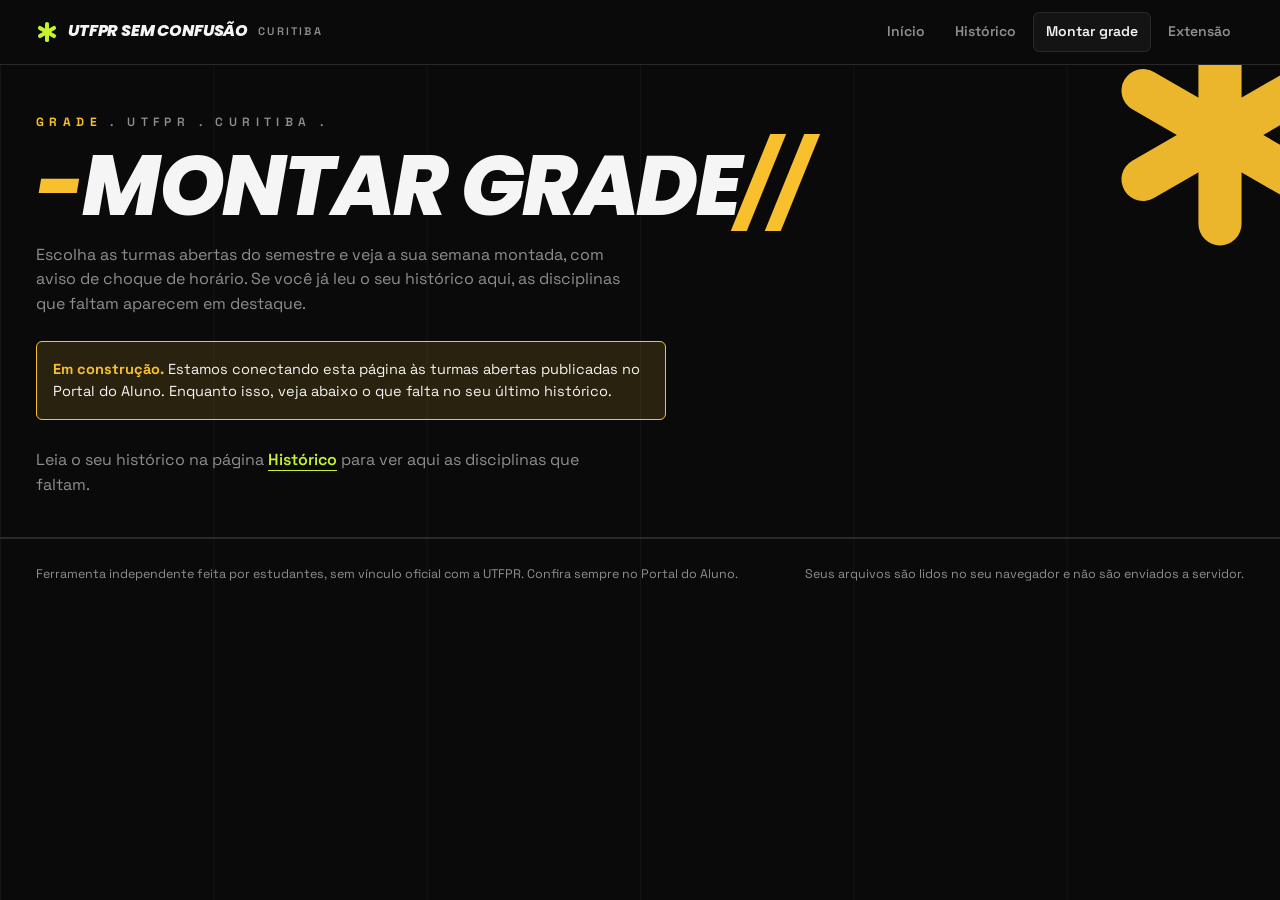
==== grade/index.html @ 0b358f50 "Add files via upload" ====
<!doctype html>
<html lang="pt-BR">
<head>
<meta charset="utf-8">
<meta name="viewport" content="width=device-width, initial-scale=1, viewport-fit=cover">
<title>Montar grade · UTFPR sem confusão</title>
<meta name="description" content="Monte a grade do semestre na UTFPR Curitiba com as turmas abertas, sem conflitos de horário.">
<meta name="theme-color" content="#0A0A0A">
<link rel="icon" href="data:image/svg+xml,%3Csvg xmlns='http://www.w3.org/2000/svg' viewBox='0 0 100 100'%3E%3Crect width='100' height='100' rx='18' fill='%230A0A0A'/%3E%3Cg fill='%23C9F22C'%3E%3Crect x='42' y='14' width='16' height='72' rx='8'/%3E%3Crect x='42' y='14' width='16' height='72' rx='8' transform='rotate(60 50 50)'/%3E%3Crect x='42' y='14' width='16' height='72' rx='8' transform='rotate(120 50 50)'/%3E%3C/g%3E%3C/svg%3E">
<link rel="preconnect" href="https://fonts.googleapis.com">
<link rel="preconnect" href="https://fonts.gstatic.com" crossorigin>
<link rel="stylesheet" href="https://fonts.googleapis.com/css2?family=Poppins:ital,wght@0,600;0,700;0,800;1,700;1,800&family=Space+Grotesk:wght@400;500;600;700&family=Space+Mono:wght@400;700&display=swap">
<link rel="stylesheet" href="/assets/site.css">
</head>
<body>
<nav class="topnav" aria-label="Site"><div class="wrap in">
  <a class="brand" href="/"><svg viewBox="0 0 100 100" aria-hidden="true"><g fill="currentColor"><rect x="41" y="4" width="18" height="92" rx="9"/><rect x="41" y="4" width="18" height="92" rx="9" transform="rotate(60 50 50)"/><rect x="41" y="4" width="18" height="92" rx="9" transform="rotate(120 50 50)"/></g></svg><span>UTFPR sem confusão</span><small>Curitiba</small></a>
  <div class="navlinks"><a href="/">Início</a><a href="/historico/">Histórico</a><a href="/grade/" aria-current="page">Montar grade</a><a href="/extensao/">Extensão</a></div>
</div></nav>
<style>
.g-hero{position:relative;overflow:hidden;border-bottom:1px solid var(--line)}
.g-hero .wrap{padding-block:48px 40px;position:relative}
.g-hero h1{font-family:var(--f-disp);font-style:italic;font-weight:800;text-transform:uppercase;font-size:clamp(36px,7vw,84px);letter-spacing:-.03em;line-height:.92;margin-top:16px}
.g-hero h1 .sl{color:var(--yellow)}
.g-hero .lead{color:var(--muted);max-width:60ch;margin-top:18px;font-size:16px}
.g-hero .asterisk{color:var(--yellow);right:-60px;top:-50px;width:240px;height:240px}
.soon{margin-top:24px;border:1px solid var(--yellow);background:var(--warn-bg);border-radius:6px;padding:16px;font-size:14.5px;max-width:70ch}
.soon b{color:var(--yellow)}
.mine{margin-top:28px}
.mine h2{font-family:var(--f-disp);font-weight:700;font-size:18px;margin-bottom:10px}
.mine ul{list-style:none;margin:0;padding:0;display:grid;grid-template-columns:repeat(auto-fill,minmax(min(100%,260px),1fr));gap:8px}
.mine li{border:1px dashed #4A4A4A;border-radius:6px;padding:10px 12px;font-size:14px}
.mine li span{display:block;font-family:var(--f-mono);font-size:11px;color:var(--muted)}
</style>
<header class="g-hero">
  <svg class="asterisk" viewBox="0 0 100 100" aria-hidden="true"><g fill="currentColor"><rect x="41" y="4" width="18" height="92" rx="9"/><rect x="41" y="4" width="18" height="92" rx="9" transform="rotate(60 50 50)"/><rect x="41" y="4" width="18" height="92" rx="9" transform="rotate(120 50 50)"/></g></svg>
  <div class="wrap">
    <p class="eyebrow"><b style="color:var(--yellow)">Grade</b> . UTFPR . Curitiba .</p>
    <h1><span class="sl">-</span>Montar grade<span class="sl">//</span></h1>
    <p class="lead">Escolha as turmas abertas do semestre e veja a sua semana montada, com aviso de choque de horário. Se você já leu o seu histórico aqui, as disciplinas que faltam aparecem em destaque.</p>
    <div class="soon"><b>Em construção.</b> Estamos conectando esta página às turmas abertas publicadas no Portal do Aluno. Enquanto isso, veja abaixo o que falta no seu último histórico.</div>
    <div class="mine" id="mine"></div>
  </div>
</header>
<script>
(function(){let h=null;try{h=JSON.parse(localStorage.getItem('sc-historico')||'null');}catch(e){}
const el=document.getElementById('mine');
if(!h){el.innerHTML='<p class="lead" style="margin-top:0">Leia o seu histórico na página <a class="lnk" href="/historico/">Histórico</a> para ver aqui as disciplinas que faltam.</p>';return;}
const esc=s=>String(s==null?'':s).replace(/[&<>"]/g,c=>({'&':'&amp;','<':'&lt;','>':'&gt;','"':'&quot;'}[c]));
const p=(h.pend||[]);
el.innerHTML=`<h2>Obrigatórias que faltam no seu histórico (${p.length})</h2><ul>${p.map(x=>`<li><span>${esc(x.c)}${x.p?' · '+x.p+'º período':''}${x.st==='cur'?' · cursando':''}</span>${esc(x.n)}</li>`).join('')}</ul>`;})();
</script>
<footer class="sitefoot"><div class="wrap"><span>Ferramenta independente feita por estudantes, sem vínculo oficial com a UTFPR. Confira sempre no Portal do Aluno.</span><span>Seus arquivos são lidos no seu navegador e não são enviados a servidor.</span></div></footer>
</body>
</html>
---- assets/site.css ----
html{-webkit-text-size-adjust:100%}body{margin:0}img{max-width:100%}[hidden]{display:none!important}:root{padding-top:env(safe-area-inset-top,0px);padding-bottom:env(safe-area-inset-bottom,0px)}

/* Layout: palco escuro com grade de linhas; hero editorial (título itálico caixa-alta, asterisco, selo giratório), faixa inclinada com números, abas em pílula e visões abaixo */
:root{
  --bg:#0A0A0A; --surface:#141414; --sunk:#1D1D1D; --ink:#F5F5F5; --muted:#8E8E8E; --line:#292929; --grid:rgba(255,255,255,.045);
  --lime:#C9F22C; --yellow:#F8C02D; --pink:#F332BA; --blue:#323AED; --blue-2:#7A80FF; --on:#0A0A0A;
  --band:#0A0A0A; --band-fg:#F5F5F5; --band-muted:#8E8E8E;
  --accent:#C9F22C; --accent-ink:#C9F22C; --accent-soft:rgba(201,242,44,.14);
  --ok:#C9F22C; --ok-bg:rgba(201,242,44,.10); --info:#8E93FF; --info-bg:rgba(50,58,237,.22);
  --warn:#F8C02D; --warn-bg:rgba(248,192,45,.13); --bad:#F55BC6; --bad-bg:rgba(243,50,186,.14);
  --off:#7A7A7A; --off-bg:#1D1D1D; --shadow:0 18px 40px rgba(0,0,0,.55);
  --f-disp:'Poppins',system-ui,sans-serif;
  --f-ui:'Space Grotesk',system-ui,-apple-system,'Segoe UI',sans-serif;
  --f-mono:'Space Mono',ui-monospace,Menlo,monospace;
  color-scheme:dark;
}
*{box-sizing:border-box}
[hidden]{display:none!important}
body{background-color:var(--bg);background-image:linear-gradient(90deg,var(--grid) 1px,transparent 1px);background-size:calc(100% / 6) 100%;color:var(--ink);font-family:var(--f-ui);font-size:15px;line-height:1.55;-webkit-font-smoothing:antialiased}
body::before{content:"";position:fixed;inset:0 0 auto;height:env(safe-area-inset-top,0px);z-index:30;background:var(--bg)}
.wrap{max-width:1240px;margin:0 auto;padding-left:max(16px,env(safe-area-inset-left,0px));padding-right:max(16px,env(safe-area-inset-right,0px))}
h1,h2,h3{margin:0;text-wrap:balance;line-height:1.1}
p{margin:0}
button{font:inherit;color:inherit}
.num{font-variant-numeric:tabular-nums}
:focus-visible{outline:2px solid var(--lime);outline-offset:2px;border-radius:4px}
svg.ic{width:14px;height:14px;flex:none}
::selection{background:var(--lime);color:var(--on)}

/* hero */
.band{position:relative;overflow:hidden;border-bottom:1px solid var(--line)}
.band-in{position:relative;display:grid;grid-template-columns:minmax(0,1fr) auto;gap:28px 40px;align-items:end;padding-block:44px 40px}
.hero-txt{min-width:0;position:relative;z-index:1}
.eyebrow{font-family:var(--f-ui);font-size:12px;letter-spacing:.45em;text-transform:uppercase;color:var(--muted);font-weight:600}
.eyebrow b{color:var(--lime);font-weight:700}
.band h1{font-family:var(--f-disp);font-style:italic;font-weight:800;text-transform:uppercase;font-size:clamp(34px,7.2vw,88px);letter-spacing:-.025em;line-height:.95;margin-top:18px}
.band h1 .sl{color:var(--lime)}
.band .who{font-family:var(--f-disp);font-weight:600;font-size:clamp(20px,2.6vw,30px);margin-top:18px;display:flex;flex-wrap:wrap;align-items:baseline;gap:4px 12px}
.band .who .ast{color:var(--lime);font-weight:800}
.band .sub{color:var(--muted);margin-top:8px;font-size:14px}
.asterisk{position:absolute;right:-60px;top:-50px;width:260px;height:260px;color:var(--blue);opacity:.95;animation:spin 28s linear infinite;pointer-events:none}
.badge{position:relative;width:150px;height:150px;flex:none;z-index:1}
.badge svg.ring{width:100%;height:100%;animation:spin 18s linear infinite}
.badge text{font-family:var(--f-ui);font-size:11.5px;font-weight:600;letter-spacing:.32em;fill:var(--ink);text-transform:uppercase}
.badge .core{position:absolute;inset:44px;border-radius:50%;background:var(--lime);display:grid;place-items:center;color:var(--on)}
.badge .core b{font-family:var(--f-disp);font-weight:800;font-size:22px;line-height:1}
.badge .core span{font-size:9.5px;font-weight:700;letter-spacing:.12em;text-transform:uppercase}
.badge .core div{text-align:center}
@keyframes spin{to{transform:rotate(360deg)}}

.stats{display:grid;grid-template-columns:repeat(4,minmax(0,1fr));border-top:1px solid var(--line);position:relative;z-index:1}
.stats div{padding:18px 18px 20px;border-left:1px solid var(--line)}
.stats div:first-child{border-left:0;padding-left:0}
.stats dt{font-size:11px;letter-spacing:.18em;text-transform:uppercase;color:var(--muted);font-weight:600}
.stats dd{margin:6px 0 0;font-family:var(--f-disp);font-weight:700;font-size:clamp(24px,3vw,36px);font-variant-numeric:tabular-nums;line-height:1}
.stats dd small{font-size:.45em;font-weight:600;color:var(--muted);margin-left:4px}
.stats dd.hl{color:var(--lime)}
.facts{margin:0}

/* faixas inclinadas */
.ribbons{position:relative;height:118px;overflow:hidden;margin-top:-6px}
.rib{position:absolute;left:-5%;width:110%;display:flex;overflow:hidden;white-space:nowrap;padding:12px 0}
.rib.a{background:var(--lime);color:var(--on);transform:rotate(-2.2deg);top:22px;z-index:2}
.rib.b{background:var(--blue);color:#fff;transform:rotate(1.6deg);top:40px;z-index:1}
.rib .track{display:flex;gap:0;animation:marq 40s linear infinite;flex:none}
.rib.b .track{animation-direction:reverse;animation-duration:55s}
.rib span{font-family:var(--f-disp);font-style:italic;font-weight:800;text-transform:uppercase;font-size:20px;letter-spacing:-.01em;padding:0 22px;display:inline-flex;align-items:center;gap:22px}
.rib span::after{content:"✱";font-style:normal}
@keyframes marq{to{transform:translateX(-50%)}}

/* abas */
.tabs{position:sticky;top:env(safe-area-inset-top,0px);z-index:20;background:rgba(10,10,10,.92);backdrop-filter:blur(8px);border-bottom:1px solid var(--line)}
.tabs-in{display:flex;gap:6px;overflow-x:auto;scrollbar-width:none;padding-block:10px}
.tabs a{display:flex;align-items:center;gap:8px;padding:9px 16px;color:var(--ink);text-decoration:none;font-weight:600;white-space:nowrap;border:1px solid var(--line);border-radius:6px;font-size:14px}
.tabs a:hover{border-color:var(--ink)}
.tabs a[aria-current="page"]{background:var(--lime);color:var(--on);border-color:var(--lime)}
.tabs .count{font-family:var(--f-mono);font-size:11px;background:var(--sunk);color:var(--muted);padding:1px 7px;border-radius:99px}
.tabs a[aria-current="page"] .count{background:rgba(10,10,10,.14);color:var(--on)}

main{padding-block:40px 64px}
.view-head{display:flex;flex-wrap:wrap;align-items:flex-end;justify-content:space-between;gap:16px 24px;margin-bottom:26px}
.view-head h2{font-family:var(--f-disp);font-style:italic;font-weight:800;text-transform:uppercase;font-size:clamp(26px,4vw,42px);letter-spacing:-.02em}
.view-head h2::before{content:"-";color:var(--lime)}
.view-head h2::after{content:"//";color:var(--lime);margin-left:4px}
.view-head p{color:var(--muted);max-width:62ch;margin-top:8px}

.card{background:var(--surface);border:1px solid var(--line);border-radius:6px;padding:22px}
.card h3{font-family:var(--f-disp);font-size:17px;font-weight:700}
.card .lede{color:var(--muted);font-size:14px;margin-top:4px}

/* resumo */
.resumo{display:grid;grid-template-columns:minmax(0,1.55fr) minmax(0,1fr);gap:20px;align-items:start}
.stack{display:flex;flex-direction:column;gap:20px;min-width:0}
.headline{display:flex;flex-wrap:wrap;align-items:baseline;gap:6px 12px;margin-top:14px}
.headline .big{font-family:var(--f-disp);font-size:52px;font-weight:800;letter-spacing:-.03em;font-variant-numeric:tabular-nums;line-height:1}
.headline .of{color:var(--muted)}
.headline .pct{margin-left:auto;font-family:var(--f-mono);font-weight:700;font-size:15px;background:var(--lime);color:var(--on);padding:3px 9px;border-radius:6px}
.bar{display:flex;height:10px;background:var(--sunk);border-radius:99px;overflow:hidden}
.bar.lg{height:16px;margin-top:14px}
.bar .d{background:var(--lime)}
.bar .c{background:repeating-linear-gradient(135deg,var(--yellow) 0 4px,rgba(248,192,45,.35) 4px 8px)}
.bar .w{background:repeating-linear-gradient(135deg,var(--blue-2) 0 4px,rgba(122,128,255,.3) 4px 8px)}
.comps{display:flex;flex-direction:column;gap:18px;margin-top:22px;padding-top:20px;border-top:1px solid var(--line)}
.comp-top{display:flex;justify-content:space-between;gap:12px;align-items:baseline;margin-bottom:8px}
.comp-top strong{font-weight:600}
.comp-top .v{font-family:var(--f-mono);font-size:12.5px;color:var(--muted);white-space:nowrap}
.comp-note{font-size:13px;color:var(--muted);margin-top:7px}
.comp-note b{color:var(--ink);font-weight:600}
.legend{display:flex;flex-wrap:wrap;gap:6px 16px;font-size:12.5px;color:var(--muted);margin-top:18px}
.legend span{display:inline-flex;align-items:center;gap:6px}
.sw{width:12px;height:12px;border-radius:3px;display:inline-block}
.sw.d{background:var(--lime)} .sw.c{background:repeating-linear-gradient(135deg,var(--yellow) 0 3px,rgba(248,192,45,.35) 3px 6px)} .sw.w{background:repeating-linear-gradient(135deg,var(--blue-2) 0 3px,rgba(122,128,255,.3) 3px 6px)} .sw.r{background:var(--sunk);border:1px solid var(--line)}
.scenario{margin-top:20px;border:1px solid var(--lime);border-radius:6px;padding:14px 16px;display:flex;gap:14px;align-items:center;background:var(--accent-soft)}
.scenario .k{font-family:var(--f-disp);font-style:italic;font-weight:800;font-size:28px;color:var(--lime);line-height:1;white-space:nowrap}
.scenario p{font-size:13.5px;color:var(--ink)}
.scenario p span{color:var(--muted)}

.todo h4{font-size:11.5px;letter-spacing:.18em;text-transform:uppercase;color:var(--muted);font-weight:600;margin:22px 0 8px}
.todo h4:first-of-type{margin-top:16px}
.todo ul{list-style:none;margin:0;padding:0;display:flex;flex-direction:column;gap:6px}
.pitem{display:grid;grid-template-columns:auto minmax(0,1fr) auto;gap:3px 12px;align-items:center;width:100%;text-align:left;background:var(--bg);border:1px solid var(--line);border-radius:6px;padding:11px 12px;cursor:pointer}
div.pitem{cursor:default}
button.pitem:hover{border-color:var(--lime)}
.pitem .nm{font-weight:600;min-width:0}
.pitem .mt{grid-column:2;font-size:13px;color:var(--muted)}
.pitem .rt{grid-row:1/span 2;grid-column:3;display:flex;flex-direction:column;align-items:flex-end;gap:5px;font-size:12px;color:var(--muted);font-family:var(--f-mono);text-align:right}
.pitem .mk{grid-row:1/span 2;display:grid;place-items:center;width:28px;height:28px;border-radius:6px}
.mk.cur{background:var(--yellow);color:var(--on)} .mk.pend{background:var(--sunk);color:var(--muted)} .mk.ext{background:var(--lime);color:var(--on)} .mk.exam{background:var(--pink);color:var(--on)} .mk.wait{background:var(--blue);color:#fff}

.alert{display:flex;flex-direction:column;gap:10px}
.alert .row{display:flex;gap:10px;align-items:flex-start}
.alert .tag{font-size:10.5px;font-weight:700;letter-spacing:.14em;text-transform:uppercase;padding:4px 8px;border-radius:4px;white-space:nowrap;color:var(--on)}
.tag.warn{background:var(--yellow)} .tag.ok{background:var(--lime)} .tag.bad{background:var(--pink)} .tag.off{background:#3A3A3A;color:var(--ink)} .tag.info{background:var(--blue);color:#fff}
.alert p{font-size:14px;color:var(--muted)} .alert p b{color:var(--ink);font-weight:600}
.meter{position:relative;margin:30px 0 26px}
.meter .track{height:12px;background:var(--sunk);border-radius:99px;position:relative;overflow:hidden}
.meter .fill{position:absolute;inset:0 auto 0 0;background:var(--yellow);border-radius:99px}
.meter .lim{position:absolute;top:-22px;bottom:-4px;width:2px;background:var(--pink)}
.meter .lim span{position:absolute;top:0;left:6px;font-size:11px;font-weight:700;color:var(--pink);white-space:nowrap}
.meter .proj{position:absolute;top:-4px;bottom:-4px;width:2px;background:var(--lime)}
.meter .proj span{position:absolute;bottom:-20px;left:50%;transform:translateX(-50%);font-size:11px;font-weight:700;color:var(--lime);white-space:nowrap}
.meter .cur{position:absolute;top:-22px;font-family:var(--f-mono);font-size:12px;font-weight:700;transform:translateX(-50%)}
.ticks{display:flex;justify-content:space-between;font-family:var(--f-mono);font-size:11px;color:var(--muted);margin-top:4px}
.mini-list{list-style:none;margin:4px 0 0;padding:0;display:flex;flex-direction:column;gap:2px}
.mini-list button{display:flex;justify-content:space-between;gap:10px;width:100%;background:none;border:0;padding:8px 0;border-bottom:1px dashed var(--line);cursor:pointer;text-align:left;font-size:14px}
.mini-list button:hover .n{color:var(--lime)}
.dots{display:inline-flex;gap:3px;align-items:center}
.dots i{width:7px;height:7px;border-radius:50%;background:var(--pink);display:block}
.lnk{color:var(--lime);font-weight:600;text-decoration:none;border-bottom:1px solid var(--lime)}
details.more{margin-top:4px}
details.more summary{cursor:pointer;font-weight:600;font-size:14px;color:var(--ink)}
.tbl-wrap{overflow-x:auto;margin-top:12px}
table.chs{border-collapse:collapse;font-size:12.5px;width:100%;min-width:520px}
table.chs th,table.chs td{padding:6px 8px;text-align:right;border-bottom:1px solid var(--line);font-variant-numeric:tabular-nums;white-space:nowrap}
table.chs th{font-weight:600;color:var(--muted);font-size:11px}
table.chs td:first-child,table.chs th:first-child{text-align:left}
table.chs .neg{color:var(--pink)}

/* matriz */
.mlegend{display:flex;flex-wrap:wrap;gap:8px 18px;font-size:13px;color:var(--muted)}
.mlegend span{display:inline-flex;align-items:center;gap:7px}
.matrix{display:grid;grid-template-columns:repeat(8,minmax(0,1fr));gap:10px}
.mcol{display:flex;flex-direction:column;gap:8px;min-width:0}
.mcol header{display:flex;justify-content:space-between;align-items:baseline;padding:0 2px 8px;border-bottom:2px solid var(--lime)}
.mcol h3{font-family:var(--f-disp);font-style:italic;font-weight:800;text-transform:uppercase;font-size:15px}
.mcol header span{font-family:var(--f-mono);font-size:12px;color:var(--muted)}
.mlist{display:flex;flex-direction:column;gap:8px}
.tile{position:relative;display:flex;flex-direction:column;gap:6px;text-align:left;width:100%;min-height:120px;padding:11px 10px 10px;border-radius:6px;border:1px solid var(--line);background:var(--surface);cursor:pointer;transition:transform .14s ease,border-color .14s ease}
.tile:hover{transform:translateY(-2px);border-color:var(--ink)}
.tile .tcode{font-family:var(--f-mono);font-size:10.5px;color:var(--muted)}
.tile .tname{font-weight:600;font-size:13.5px;line-height:1.25;flex:1;overflow-wrap:anywhere}
.tile .tmeta{display:flex;justify-content:space-between;gap:6px;align-items:center;font-size:11.5px;color:var(--muted)}
.tile .tstat{display:inline-flex;align-items:center;gap:4px;font-weight:600;min-width:0}
.tile .tch{font-family:var(--f-mono);white-space:nowrap}
.tile .dots{position:absolute;top:11px;right:10px}
.tile.done{background:var(--ok-bg);border-color:rgba(201,242,44,.25)}
.tile.done .tstat{color:var(--lime)}
.tile.cur{background:repeating-linear-gradient(135deg,rgba(248,192,45,.16) 0 7px,var(--surface) 7px 14px);border-color:var(--yellow)}
.tile.cur .tstat{color:var(--yellow)}
.tile.pend{background:transparent;border:1.5px dashed #4A4A4A}
.tile.pend .tstat{color:var(--ink)}
.tile.fail{background:transparent;border:1.5px dashed var(--pink)}
.tile.fail .tstat{color:var(--bad)}
.tile.wait{background:var(--info-bg);border:1.5px dashed var(--blue-2)}
.tile.wait .tstat{color:var(--info)}
.tile.exam{background:transparent;border:1.5px dashed var(--pink)}
.tile.exam .tstat{color:var(--bad)}
.optgrid{display:grid;grid-template-columns:minmax(0,1fr) minmax(0,2fr);gap:20px;margin-top:20px}
.optgroup .gh{display:flex;justify-content:space-between;gap:12px;align-items:baseline;border-bottom:2px solid var(--lime);padding:0 2px 8px;margin-bottom:10px}
.optgroup .gh h3{font-family:var(--f-disp);font-style:italic;font-weight:800;text-transform:uppercase;font-size:15px}
.optgroup .gh span{font-family:var(--f-mono);font-size:12px;color:var(--muted);white-space:nowrap}
.optgroup .tiles{display:grid;grid-template-columns:repeat(auto-fill,minmax(150px,1fr));gap:8px}
.optgroup p.note{font-size:13px;color:var(--muted);margin-top:10px}
.sec-title{font-family:var(--f-disp);font-style:italic;font-weight:800;text-transform:uppercase;font-size:26px;margin:52px 0 6px}
.sec-title::after{content:"//";color:var(--lime);margin-left:4px}

/* histórico */
.filters{display:flex;flex-wrap:wrap;gap:10px;align-items:center;margin-bottom:14px}
.search{flex:1 1 280px;position:relative}
.search input{width:100%;padding:12px 12px 12px 40px;border-radius:6px;border:1px solid var(--line);background:var(--surface);font:inherit;color:var(--ink)}
.search input:focus{border-color:var(--lime);outline:none}
.search svg{position:absolute;left:13px;top:50%;transform:translateY(-50%);width:16px;height:16px;color:var(--muted)}
select{padding:11px 12px;border-radius:6px;border:1px solid var(--line);background:var(--surface);font:inherit;color:var(--ink)}
.chips{display:flex;flex-wrap:wrap;gap:6px}
.fchip{display:inline-flex;align-items:center;gap:6px;padding:8px 12px;border-radius:99px;border:1px solid var(--line);background:var(--surface);font-size:13px;font-weight:600;cursor:pointer;color:var(--ink)}
.fchip:hover{border-color:var(--ink)}
.fchip[aria-pressed="true"]{background:var(--ink);color:var(--on);border-color:var(--ink)}
.fchip .dot{width:8px;height:8px;border-radius:50%}
.resultline{font-size:13px;color:var(--muted);margin-bottom:8px;display:flex;justify-content:space-between;gap:12px;flex-wrap:wrap}
.resultline button{background:none;border:0;color:var(--lime);font-weight:600;cursor:pointer;padding:0}
.hist-wrap{background:var(--surface);border:1px solid var(--line);border-radius:6px;overflow:hidden}
table.hist{border-collapse:collapse;width:100%;font-size:14px}
table.hist th{text-align:left;font-size:10.5px;letter-spacing:.16em;text-transform:uppercase;color:var(--muted);font-weight:600;padding:12px;background:var(--sunk)}
table.hist td{padding:11px 12px;border-top:1px solid var(--line);vertical-align:top}
table.hist td.r{text-align:right;font-family:var(--f-mono);font-variant-numeric:tabular-nums;white-space:nowrap;font-size:13px}
table.hist th.r{text-align:right}
table.hist tr:hover td{background:#191919}
.mono{font-family:var(--f-mono);font-variant-numeric:tabular-nums}
.link{background:none;border:0;padding:0;cursor:pointer;text-align:left;font-weight:600;color:var(--ink)}
.link:hover{color:var(--lime)}
.sub2{display:block;font-size:12px;color:var(--muted);margin-top:2px}
.sub2 .mono{font-size:11px}
.chip{display:inline-flex;align-items:center;gap:5px;font-size:12px;font-weight:600;padding:3px 8px;border-radius:4px;white-space:nowrap}
.chip.ok{background:var(--ok-bg);color:var(--ok)} .chip.info{background:var(--info-bg);color:var(--info)} .chip.bad{background:var(--bad-bg);color:var(--bad)} .chip.off{background:var(--off-bg);color:var(--muted)} .chip.warn{background:var(--warn-bg);color:var(--warn)}
.why{display:block;font-size:12px;color:var(--muted);margin-top:3px}
.empty{padding:40px 16px;text-align:center;color:var(--muted)}
@media (max-width:760px){
  table.hist thead{display:none}
  table.hist tr{display:grid;grid-template-columns:minmax(0,1fr) auto;gap:4px 12px;padding:12px;border-top:1px solid var(--line)}
  table.hist td{border:0;padding:0}
  table.hist td.c-sem{grid-column:2;grid-row:1;text-align:right}
  table.hist td.c-dis{grid-column:1;grid-row:1}
  table.hist td.c-st{grid-column:1/-1}
  table.hist td.c-num{display:none}
  table.hist td.c-prof{grid-column:1/-1;font-size:12.5px;color:var(--muted)}
  table.hist td.c-prof:empty{display:none}
  table.hist .m-nums{display:block}
}
.m-nums{display:none;font-family:var(--f-mono);font-size:11.5px;color:var(--muted);margin-top:4px}

/* semestres */
.tl{display:flex;flex-direction:column}
.srow{display:grid;grid-template-columns:130px minmax(0,1fr);gap:8px 24px;padding:24px 0;border-top:1px solid var(--line)}
.srow:first-child{border-top:0}
.slabel .y{font-family:var(--f-disp);font-style:italic;font-weight:800;font-size:26px;letter-spacing:-.02em;line-height:1}
.slabel .t{font-size:12.5px;color:var(--muted);margin-top:6px}
.sbar{display:flex;gap:2px;height:32px;border-radius:4px;overflow:hidden}
.sbar button{border:0;padding:0 6px;min-width:6px;cursor:pointer;font-family:var(--f-mono);font-size:10.5px;font-weight:700;overflow:hidden;white-space:nowrap;text-overflow:ellipsis;text-align:left}
.sbar button:hover{filter:brightness(1.12)}
.s-aprovada,.s-suficiencia{background:var(--lime);color:var(--on)}
.s-aproveitada{background:var(--blue);color:#fff}
.s-reprovada{background:var(--pink);color:var(--on)}
.s-cancelada{background:#2A2A2A;color:var(--muted)}
.s-cursando{background:repeating-linear-gradient(135deg,var(--yellow) 0 5px,#C99A1F 5px 10px);color:var(--on)}
.ssum{font-size:13px;color:var(--muted);margin-top:9px;display:flex;flex-wrap:wrap;gap:4px 14px}
.ssum b{color:var(--ink);font-weight:600}
.slist{display:flex;flex-wrap:wrap;gap:6px;margin-top:10px}
.slist button{display:inline-flex;align-items:center;gap:6px;font-size:12.5px;padding:5px 10px;border-radius:99px;border:1px solid var(--line);background:var(--surface);cursor:pointer}
.slist button:hover{border-color:var(--ink)}
.slist .dot{width:8px;height:8px;border-radius:50%;flex:none}
.d-aprovada,.d-suficiencia{background:var(--lime)} .d-aproveitada{background:var(--blue-2)} .d-reprovada{background:var(--pink)} .d-cancelada{background:#5A5A5A} .d-cursando{background:var(--yellow)}
.event{display:flex;gap:10px;align-items:flex-start;margin-top:12px;padding:11px 13px;border-radius:6px;font-size:13px;border:1px solid}
.event.block{background:var(--bad-bg);border-color:rgba(243,50,186,.35)} .event.info{background:var(--info-bg);border-color:rgba(122,128,255,.35)}
.event b{font-weight:700}
.event.block b{color:var(--bad)} .event.info b{color:var(--info)}
.slegend{display:flex;flex-wrap:wrap;gap:6px 16px;font-size:13px;color:var(--muted)}
.slegend span{display:inline-flex;gap:6px;align-items:center}

/* painel */
.scrim{position:fixed;inset:0;background:rgba(0,0,0,.65);z-index:40}
.drawer{position:fixed;top:0;right:0;bottom:0;width:min(470px,100%);background:var(--surface);border-left:2px solid var(--lime);z-index:41;box-shadow:var(--shadow);display:flex;flex-direction:column;padding-top:env(safe-area-inset-top,0px);padding-bottom:env(safe-area-inset-bottom,0px);padding-right:env(safe-area-inset-right,0px);animation:slide .2s ease-out}
@keyframes slide{from{transform:translateX(28px);opacity:.5}to{transform:none;opacity:1}}
.dh{padding:20px 20px 18px;border-bottom:1px solid var(--line);display:flex;gap:12px;align-items:flex-start}
.dh .t{flex:1;min-width:0}
.dh .code{font-family:var(--f-mono);font-size:12px;color:var(--lime)}
.dh h2{font-family:var(--f-disp);font-style:italic;text-transform:uppercase;font-size:24px;font-weight:800;margin-top:6px;letter-spacing:-.015em}
.dh .kind{font-size:13px;color:var(--muted);margin-top:6px}
.xbtn{width:38px;height:38px;border-radius:6px;border:1px solid var(--line);background:var(--bg);cursor:pointer;display:grid;place-items:center;flex:none}
.xbtn:hover{border-color:var(--lime);color:var(--lime)}
.db{overflow-y:auto;padding:20px 20px 30px;display:flex;flex-direction:column;gap:24px}
.dfacts{display:grid;grid-template-columns:repeat(3,minmax(0,1fr));gap:1px;background:var(--line);border:1px solid var(--line);border-radius:6px;overflow:hidden;margin:0}
.dfacts div{background:var(--bg);padding:11px 12px}
.dfacts dt{font-size:10.5px;color:var(--muted);text-transform:uppercase;letter-spacing:.14em;font-weight:600}
.dfacts dd{margin:4px 0 0;font-weight:700;font-variant-numeric:tabular-nums}
.dsec h3{font-size:11px;letter-spacing:.18em;text-transform:uppercase;color:var(--muted);font-weight:600;margin-bottom:12px}
.attempts{list-style:none;margin:0;padding:0;position:relative}
.attempts li{position:relative;padding:0 0 18px 22px}
.attempts li::before{content:"";position:absolute;left:5px;top:8px;bottom:-4px;width:2px;background:var(--line)}
.attempts li:last-child::before{display:none}
.attempts .node{position:absolute;left:0;top:4px;width:12px;height:12px;border-radius:50%;border:2px solid var(--surface)}
.attempts .h{display:flex;flex-wrap:wrap;gap:6px 10px;align-items:center}
.attempts .sem{font-family:var(--f-mono);font-weight:700}
.attempts .d{font-size:13px;color:var(--muted);margin-top:4px}
.attempts .d .mono{font-size:12.5px;color:var(--ink)}
.rel{list-style:none;margin:0;padding:0;display:flex;flex-direction:column;gap:6px}
.rel button{width:100%;text-align:left;border:1px solid var(--line);background:var(--bg);border-radius:6px;padding:10px 12px;cursor:pointer}
.rel button:hover{border-color:var(--lime)}
.rel .r1{font-weight:600}
.rel .r2{font-size:12.5px;color:var(--muted)}
.dnote{font-size:13.5px;color:var(--muted);background:var(--bg);border:1px solid var(--line);border-radius:6px;padding:11px 13px}
.dnote b{color:var(--ink)}

footer{border-top:1px solid var(--line);padding-block:22px 34px;color:var(--muted);font-size:12.5px}
footer .wrap{display:flex;flex-wrap:wrap;gap:6px 24px;justify-content:space-between}

@media (max-width:1100px){.matrix{grid-template-columns:repeat(4,minmax(0,1fr));row-gap:30px}}
@media (max-width:900px){
  .resumo{grid-template-columns:minmax(0,1fr)}
  .optgrid{grid-template-columns:minmax(0,1fr)}
  .band-in{grid-template-columns:minmax(0,1fr)}
  .badge{position:absolute;right:0;top:36px;width:112px;height:112px}
  .badge .core{inset:33px}
  .badge .core b{font-size:17px}
  .badge text{font-size:13px}
  .stats{grid-template-columns:repeat(2,minmax(0,1fr))}
  .stats div:nth-child(3){border-left:0;padding-left:0}
  .stats div:nth-child(n+3){border-top:1px solid var(--line)}
  .asterisk{width:180px;height:180px;right:-50px;top:auto;bottom:40px;opacity:.5}
}
@media (max-width:620px){
  .matrix{grid-template-columns:repeat(2,minmax(0,1fr))}
  .srow{grid-template-columns:minmax(0,1fr)}
  .slabel{display:flex;gap:12px;align-items:baseline}
  .headline .big{font-size:40px}
  .dfacts dd{font-size:14px}
  .dfacts div{padding:9px 10px}
  .card{padding:16px}
  .badge,.asterisk{display:none}
  .rib span{font-size:16px}
  .ribbons{height:100px}
}
@media (prefers-reduced-motion:reduce){*{animation:none!important;transition:none!important}}

/* tela de envio */
.up-hero{padding-block:56px 30px;position:relative}
.up-hero h1{font-family:var(--f-disp);font-style:italic;font-weight:800;text-transform:uppercase;font-size:clamp(38px,8vw,104px);letter-spacing:-.03em;line-height:.92;margin-top:18px;max-width:14ch}
.up-hero h1 .sl{color:var(--lime)}
.up-hero .lead{font-size:clamp(16px,1.6vw,19px);color:var(--muted);max-width:56ch;margin-top:22px}
.up-hero .lead b{color:var(--ink);font-weight:600}
.drop{margin-top:34px;border:2px dashed #3A3A3A;border-radius:6px;padding:44px 24px;display:flex;flex-direction:column;align-items:center;gap:14px;text-align:center;background:rgba(20,20,20,.7);transition:border-color .15s,background .15s}
.drop.over{border-color:var(--lime);background:var(--accent-soft)}
.drop .big{font-family:var(--f-disp);font-weight:700;font-size:22px}
.drop .small{color:var(--muted);font-size:14px}
.btn{display:inline-flex;align-items:center;gap:10px;font-family:var(--f-ui);font-weight:700;font-size:15px;padding:13px 22px;border-radius:6px;border:1px solid transparent;cursor:pointer;text-decoration:none}
.btn.primary{background:var(--lime);color:var(--on)}
.btn.primary:hover{filter:brightness(1.08)}
.btn.ghost{background:transparent;color:var(--ink);border-color:var(--line)}
.btn.ghost:hover{border-color:var(--ink)}
.btn.sm{padding:8px 14px;font-size:13px}
.drop-actions{display:flex;flex-wrap:wrap;gap:10px;justify-content:center}
.privacy{display:flex;gap:10px;align-items:flex-start;margin-top:18px;color:var(--muted);font-size:13.5px;max-width:70ch}
.privacy svg{flex:none;color:var(--lime);margin-top:2px}
.status-box{margin-top:16px;padding:12px 14px;border-radius:6px;font-size:14px;display:flex;gap:10px;align-items:flex-start}
.status-box.err{background:var(--bad-bg);border:1px solid rgba(243,50,186,.4)}
.status-box.err b{color:var(--bad)}
.status-box.load{background:var(--accent-soft);border:1px solid rgba(201,242,44,.35)}
.spin{width:16px;height:16px;border-radius:50%;border:2px solid var(--lime);border-right-color:transparent;animation:spin .8s linear infinite;flex:none;margin-top:2px}
.how{display:grid;grid-template-columns:repeat(3,minmax(0,1fr));gap:12px;margin-top:44px}
.how li{list-style:none;background:var(--surface);border:1px solid var(--line);border-radius:6px;padding:18px}
.how ol{display:contents}
.how .n{font-family:var(--f-disp);font-style:italic;font-weight:800;font-size:30px;color:var(--lime);line-height:1}
.how h3{font-family:var(--f-disp);font-weight:700;font-size:16px;margin-top:10px}
.how p{color:var(--muted);font-size:14px;margin-top:6px}
.how-title{font-family:var(--f-disp);font-style:italic;font-weight:800;text-transform:uppercase;font-size:22px;margin-top:56px}
.how-title::after{content:"//";color:var(--lime);margin-left:4px}
.disclaimer{color:var(--muted);font-size:12.5px;margin-top:28px}
.ex-banner{background:var(--yellow);color:var(--on);font-weight:600;font-size:13.5px}
.ex-banner .wrap{display:flex;gap:12px;justify-content:space-between;align-items:center;padding-block:9px;flex-wrap:wrap}
.ex-banner button{background:var(--on);color:var(--yellow);border:0;border-radius:4px;padding:6px 12px;font-weight:700;cursor:pointer}
.tabs-in .grow{flex:1}
.tabs-in .btn{white-space:nowrap}

/* marcação manual */
.seg{display:inline-flex;border:1px solid var(--line);border-radius:6px;overflow:hidden;flex-wrap:wrap}
.seg button{background:transparent;border:0;border-left:1px solid var(--line);padding:5px 9px;font-size:12px;font-weight:600;color:var(--muted);cursor:pointer;white-space:nowrap}
.seg button:first-child{border-left:0}
.seg button:hover{color:var(--ink)}
.seg button[aria-pressed="true"][data-v="pend"]{background:#2C2C2C;color:var(--ink)}
.seg button[aria-pressed="true"][data-v="exam"]{background:var(--pink);color:var(--on)}
.seg button[aria-pressed="true"][data-v="wait"]{background:var(--blue);color:#fff}
.pwrap{display:flex;flex-direction:column;gap:8px;background:var(--bg);border:1px solid var(--line);border-radius:6px;padding:11px 12px}
.pwrap .pitem{background:transparent;border:0;padding:0}
.pwrap .pitem:hover{border:0}
.pwrap .seg{align-self:flex-start;margin-left:40px}
.mark-block{display:flex;flex-direction:column;gap:8px}
.mark-block p{font-size:13px;color:var(--muted)}
@media (max-width:900px){.how{grid-template-columns:minmax(0,1fr)}}
@media (max-width:620px){.pwrap .seg{margin-left:0}.drop{padding:32px 16px}}
.matrix{grid-template-columns:repeat(var(--cols,8),minmax(0,1fr))}
@media (max-width:1100px){.matrix{grid-template-columns:repeat(4,minmax(0,1fr))}}
@media (max-width:620px){.matrix{grid-template-columns:repeat(2,minmax(0,1fr))}}

/* ===== navegação do site ===== */
.topnav{border-bottom:1px solid var(--line);background:var(--bg);position:relative;z-index:25}
.topnav .in{display:flex;align-items:center;gap:8px 20px;padding-block:12px;flex-wrap:wrap}
.brand{display:inline-flex;align-items:center;gap:10px;color:var(--ink);text-decoration:none;font-family:var(--f-disp);font-style:italic;font-weight:800;text-transform:uppercase;font-size:16px;letter-spacing:-.01em;white-space:nowrap}
.brand svg{width:22px;height:22px;color:var(--lime);flex:none}
.brand small{font-family:var(--f-ui);font-style:normal;font-weight:600;font-size:11px;letter-spacing:.2em;color:var(--muted)}
.navlinks{display:flex;gap:4px;margin-left:auto;overflow-x:auto;scrollbar-width:none;max-width:100%}
.navlinks a{color:var(--muted);text-decoration:none;font-weight:600;font-size:14px;padding:8px 12px;border-radius:6px;white-space:nowrap;border:1px solid transparent}
.navlinks a:hover{color:var(--ink)}
.navlinks a[aria-current="page"]{color:var(--ink);border-color:var(--line);background:var(--surface)}
.navlinks a .new{font-size:10px;letter-spacing:.12em;text-transform:uppercase;background:var(--lime);color:var(--on);padding:1px 6px;border-radius:4px;margin-left:6px;vertical-align:2px}
@media (max-width:620px){.navlinks{margin-left:0;width:100%}.brand small{display:none}}
.sitefoot{border-top:1px solid var(--line);padding-block:26px 40px;color:var(--muted);font-size:12.5px}
.sitefoot .wrap{display:flex;flex-wrap:wrap;gap:8px 24px;justify-content:space-between}
.sitefoot a{color:var(--ink)}
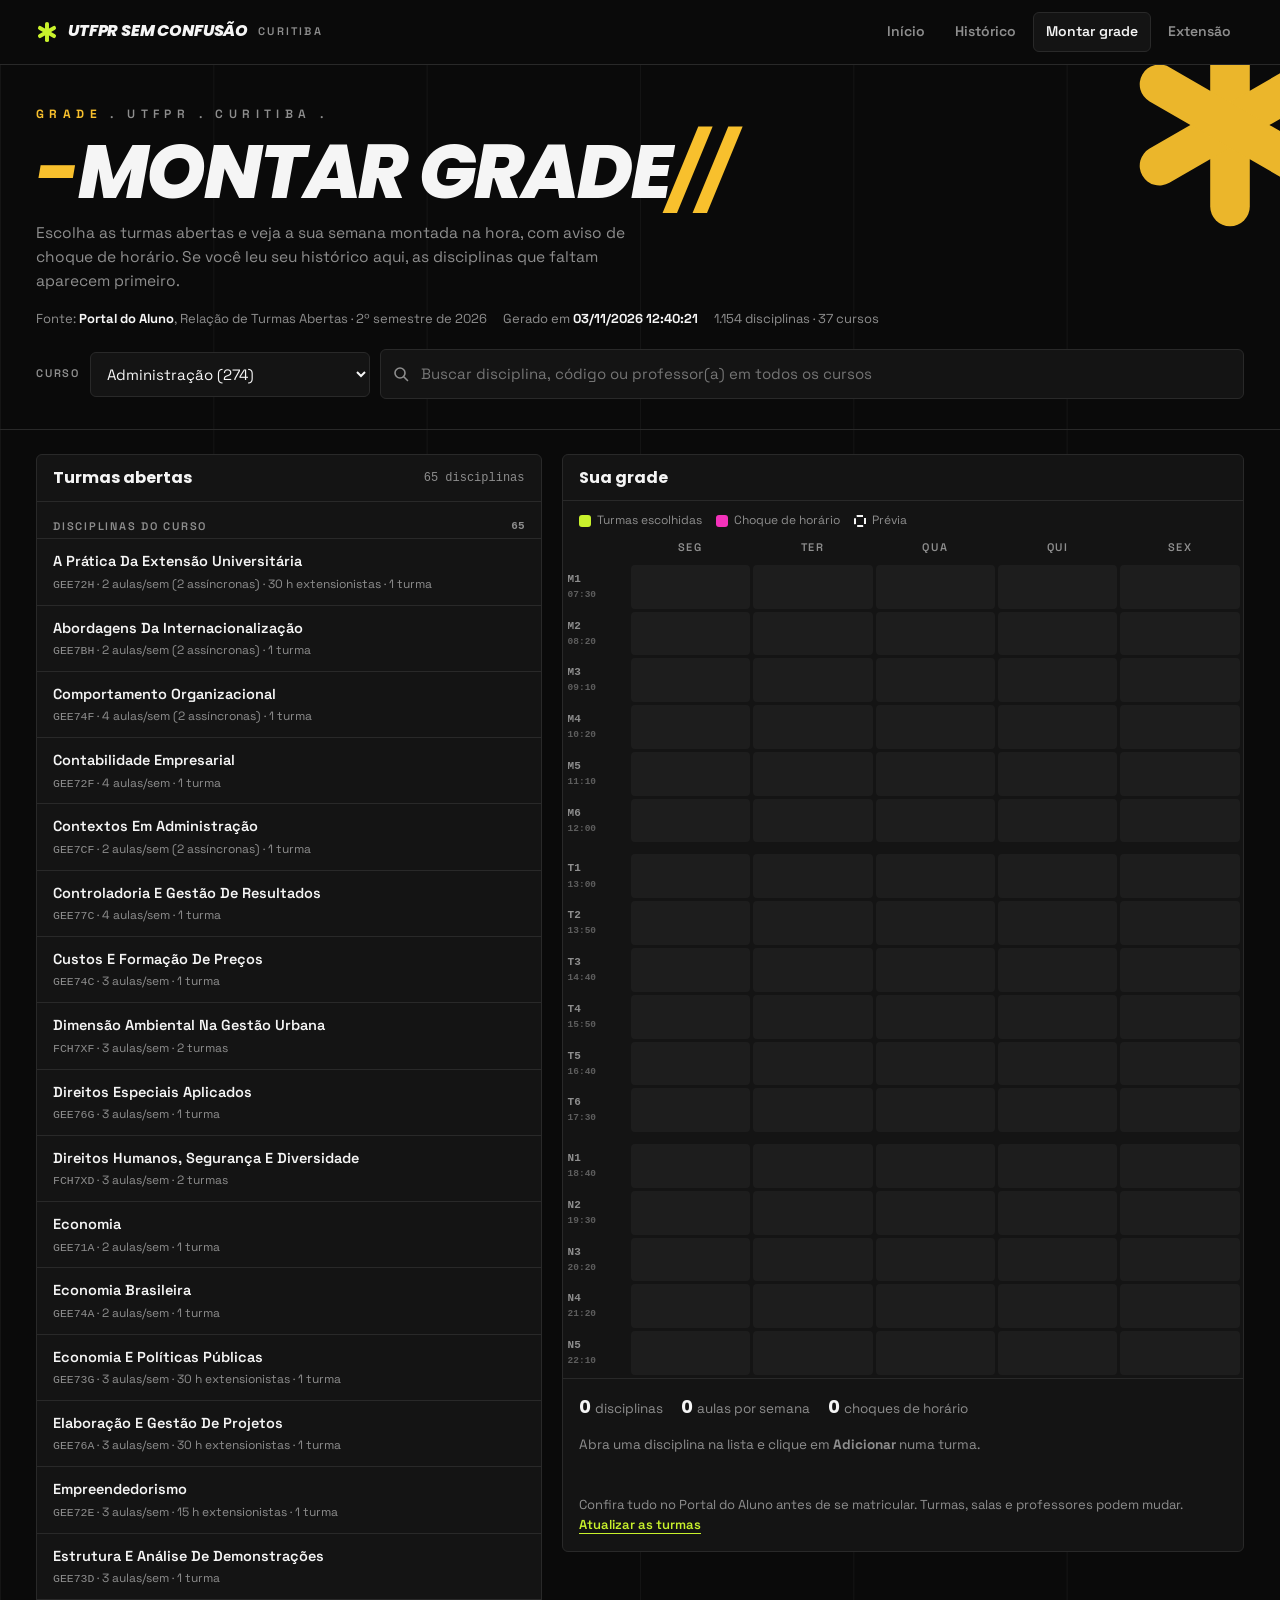
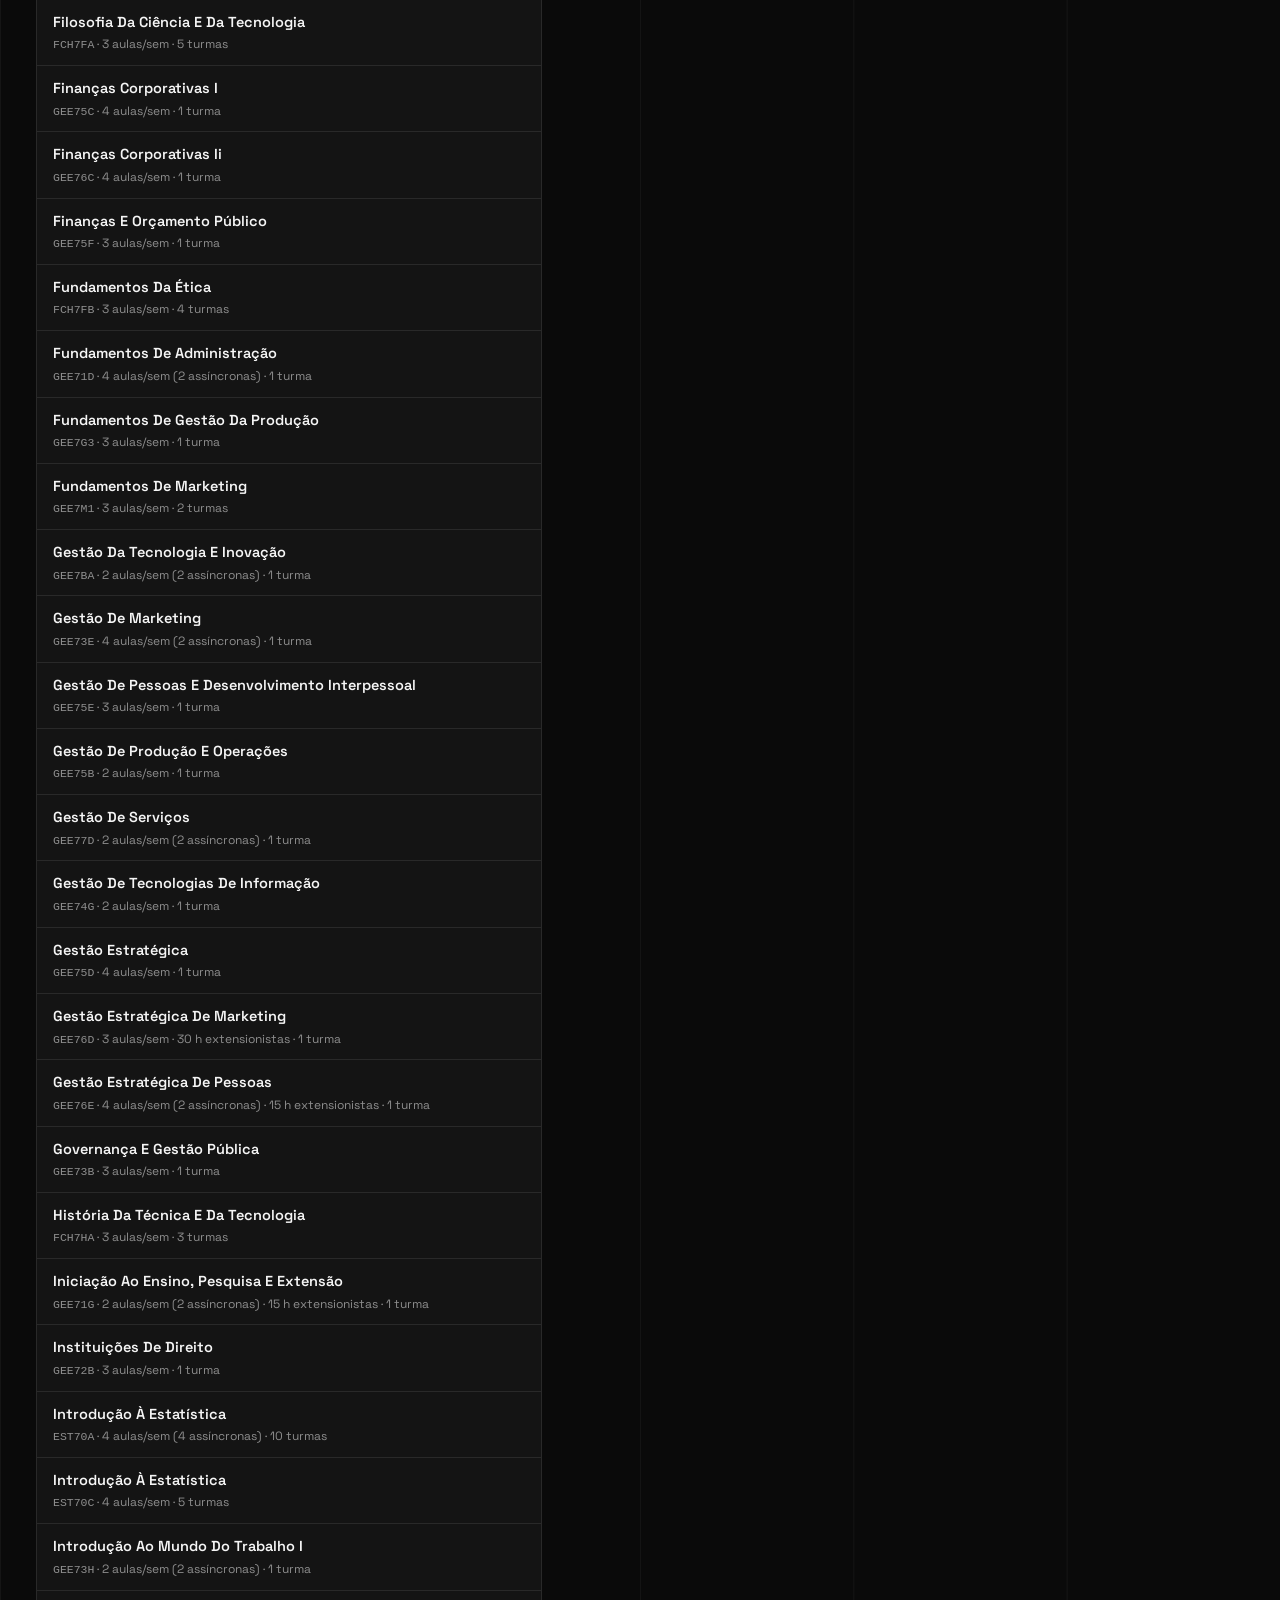
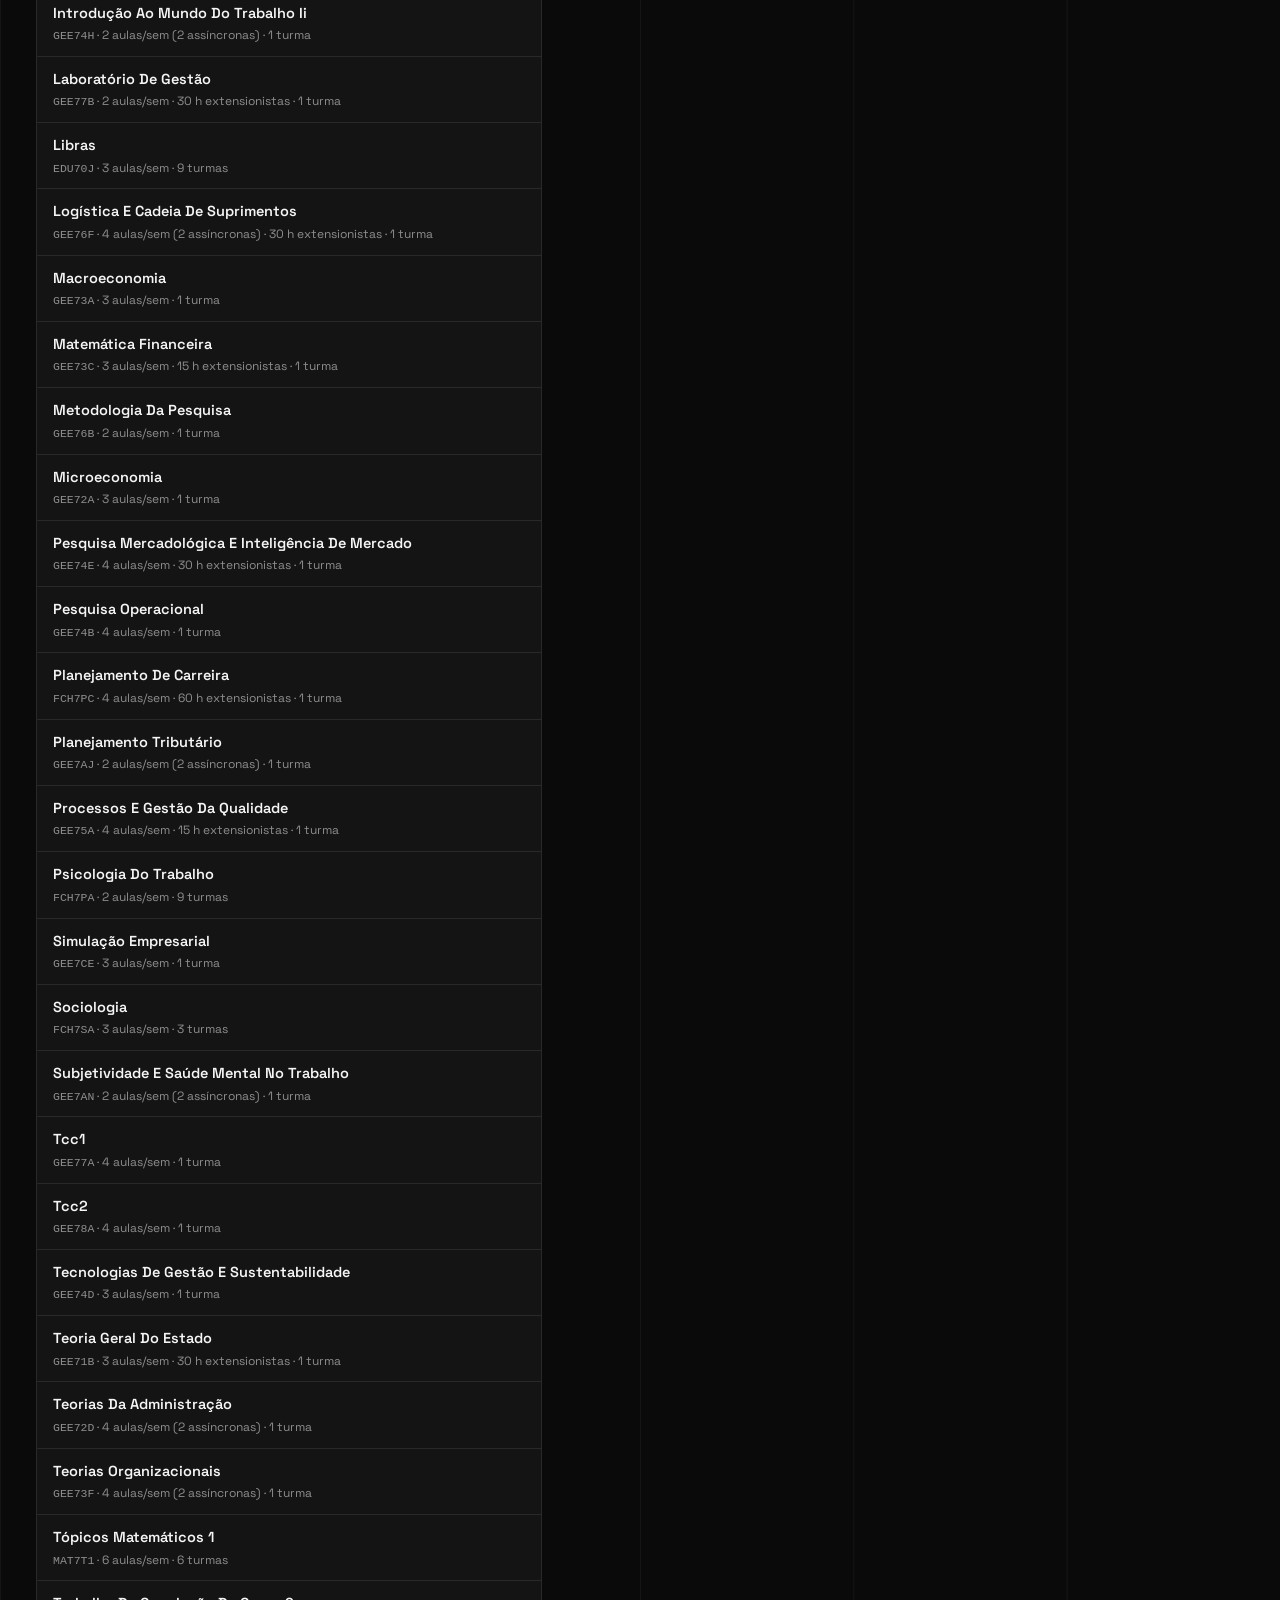
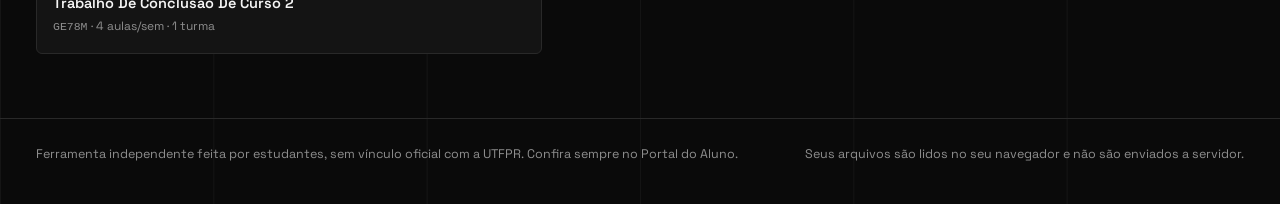
==== commit 94d4ede9: "Add files via upload" ====
--- a/grade/index.html
+++ b/grade/index.html
@@ -19,36 +19,260 @@
 </div></nav>
 <style>
 .g-hero{position:relative;overflow:hidden;border-bottom:1px solid var(--line)}
-.g-hero .wrap{padding-block:48px 40px;position:relative}
-.g-hero h1{font-family:var(--f-disp);font-style:italic;font-weight:800;text-transform:uppercase;font-size:clamp(36px,7vw,84px);letter-spacing:-.03em;line-height:.92;margin-top:16px}
+.g-hero .wrap{padding-block:40px 30px;position:relative}
+.g-hero h1{font-family:var(--f-disp);font-style:italic;font-weight:800;text-transform:uppercase;font-size:clamp(34px,6.4vw,76px);letter-spacing:-.03em;line-height:.92;margin-top:14px}
 .g-hero h1 .sl{color:var(--yellow)}
-.g-hero .lead{color:var(--muted);max-width:60ch;margin-top:18px;font-size:16px}
-.g-hero .asterisk{color:var(--yellow);right:-60px;top:-50px;width:240px;height:240px}
-.soon{margin-top:24px;border:1px solid var(--yellow);background:var(--warn-bg);border-radius:6px;padding:16px;font-size:14.5px;max-width:70ch}
-.soon b{color:var(--yellow)}
-.mine{margin-top:28px}
-.mine h2{font-family:var(--f-disp);font-weight:700;font-size:18px;margin-bottom:10px}
-.mine ul{list-style:none;margin:0;padding:0;display:grid;grid-template-columns:repeat(auto-fill,minmax(min(100%,260px),1fr));gap:8px}
-.mine li{border:1px dashed #4A4A4A;border-radius:6px;padding:10px 12px;font-size:14px}
-.mine li span{display:block;font-family:var(--f-mono);font-size:11px;color:var(--muted)}
+.g-hero .lead{color:var(--muted);max-width:62ch;margin-top:14px;font-size:15.5px}
+.g-hero .asterisk{color:var(--yellow);right:-60px;top:-50px;width:220px;height:220px}
+.g-src{margin-top:16px;font-size:13px;color:var(--muted);display:flex;flex-wrap:wrap;gap:6px 16px}
+.g-src b{color:var(--ink)}
+.g-bar{display:flex;flex-wrap:wrap;gap:10px;align-items:center;margin-top:20px}
+.g-bar label.lbl{font-size:11px;letter-spacing:.16em;text-transform:uppercase;color:var(--muted);font-weight:600}
+.g-bar select{min-width:min(100%,280px)}
+.gmain{display:grid;grid-template-columns:minmax(0,1fr) minmax(0,1.35fr);gap:20px;align-items:start;padding-block:24px 64px}
+.gcol{min-width:0}
+.panel{background:var(--surface);border:1px solid var(--line);border-radius:6px}
+.panel-h{display:flex;justify-content:space-between;align-items:center;gap:10px;padding:14px 16px;border-bottom:1px solid var(--line)}
+.panel-h h2{font-family:var(--f-disp);font-weight:700;font-size:16px}
+.list{max-height:none}
+.grp{padding:6px 0}
+.grp>h3{font-size:11px;letter-spacing:.16em;text-transform:uppercase;color:var(--muted);font-weight:600;padding:12px 16px 6px;display:flex;justify-content:space-between;gap:8px}
+.grp>h3 span{font-family:var(--f-mono);letter-spacing:0}
+.disc{border-top:1px solid var(--line)}
+.disc>button.dh2{width:100%;display:grid;grid-template-columns:minmax(0,1fr) auto;gap:2px 10px;text-align:left;background:none;border:0;padding:11px 16px;cursor:pointer;color:var(--ink)}
+.disc>button.dh2:hover{background:#191919}
+.disc .nm{font-weight:600;font-size:14.5px;min-width:0}
+.disc .sub{grid-column:1;font-size:12px;color:var(--muted)}
+.disc .sub .mono{font-size:11.5px}
+.disc .rt2{grid-row:1/span 2;grid-column:2;display:flex;flex-direction:column;align-items:flex-end;gap:4px}
+.flag{font-size:10px;font-weight:700;letter-spacing:.1em;text-transform:uppercase;padding:3px 7px;border-radius:4px;white-space:nowrap}
+.flag.need{background:var(--pink);color:var(--on)} .flag.cur{background:var(--yellow);color:var(--on)} .flag.opt{background:var(--blue);color:#fff} .flag.ok{background:#2C2C2C;color:var(--muted)} .flag.sel{background:var(--lime);color:var(--on)}
+.turmas{display:flex;flex-direction:column;gap:6px;padding:0 16px 14px}
+.tm{display:grid;grid-template-columns:auto minmax(0,1fr) auto;gap:4px 12px;align-items:center;border:1px solid var(--line);border-radius:6px;padding:9px 10px;background:var(--bg)}
+.tm.on{border-color:var(--lime);background:var(--accent-soft)}
+.tm.clash{border-color:var(--pink)}
+.tm .code{font-family:var(--f-mono);font-weight:700;font-size:13px}
+.tm .who{font-size:13px;min-width:0}
+.tm .when{grid-column:2;font-size:12px;color:var(--muted);font-family:var(--f-mono)}
+.tm .vag{grid-column:2;font-size:11.5px;color:var(--muted)}
+.tm .add{grid-row:1/span 3;grid-column:3;border:1px solid var(--line);background:var(--surface);color:var(--ink);border-radius:6px;padding:8px 12px;font-weight:700;font-size:13px;cursor:pointer;white-space:nowrap}
+.tm .add:hover{border-color:var(--lime)}
+.tm.on .add{background:var(--lime);color:var(--on);border-color:var(--lime)}
+.tm .warn{grid-column:2;font-size:12px;color:var(--bad);font-weight:600}
+.more{padding:10px 16px 16px;color:var(--muted);font-size:13px}
+.gridwrap{overflow-x:auto}
+table.week{border-collapse:separate;border-spacing:3px;width:100%;min-width:640px;table-layout:fixed}
+table.week th{font-size:11px;letter-spacing:.14em;text-transform:uppercase;color:var(--muted);font-weight:600;padding:6px 2px}
+table.week th.slot{width:62px;text-align:left;font-family:var(--f-mono);letter-spacing:0;font-size:11px}
+table.week th.slot small{display:block;color:#5d5d5d;font-size:9.5px}
+table.week td{height:38px;border-radius:4px;background:var(--sunk);vertical-align:top;padding:0;position:relative}
+table.week tr.gap td,table.week tr.gap th{height:6px;background:none;padding:0}
+.cell{height:100%;border-radius:4px;padding:3px 5px;font-size:10.5px;line-height:1.2;overflow:hidden;color:var(--on);font-weight:700;cursor:pointer}
+.cell small{display:block;font-weight:500;opacity:.85;font-family:var(--f-mono);font-size:9.5px}
+.cell.clash{background:repeating-linear-gradient(135deg,var(--pink) 0 6px,#b0238a 6px 12px)!important;color:var(--on)}
+.cell.prev{outline:2px dashed var(--ink);outline-offset:-2px;background:rgba(245,245,245,.12)!important;color:var(--ink)}
+.sumbar{display:flex;flex-wrap:wrap;gap:8px 18px;padding:14px 16px;border-top:1px solid var(--line);font-size:13.5px;color:var(--muted)}
+.sumbar b{color:var(--ink);font-family:var(--f-disp);font-size:18px;margin-right:4px}
+.sumbar .bad b{color:var(--pink)}
+.chosen{list-style:none;margin:0;padding:0 16px 16px;display:flex;flex-direction:column;gap:6px}
+.chosen li{display:grid;grid-template-columns:12px minmax(0,1fr) auto;gap:10px;align-items:center;font-size:13.5px}
+.chosen .sw2{width:12px;height:12px;border-radius:3px}
+.chosen .x{background:none;border:1px solid var(--line);color:var(--muted);border-radius:4px;font-size:12px;padding:3px 8px;cursor:pointer}
+.chosen .x:hover{color:var(--ink);border-color:var(--ink)}
+.acts{display:flex;flex-wrap:wrap;gap:8px;padding:0 16px 16px}
+.nodata{padding:28px 16px;color:var(--muted);text-align:center}
+.legend2{display:flex;flex-wrap:wrap;gap:6px 14px;font-size:12px;color:var(--muted);padding:10px 16px 0}
+.legend2 span{display:inline-flex;align-items:center;gap:6px}
+@media (max-width:1000px){.gmain{grid-template-columns:minmax(0,1fr)}.gcol.right{order:-1}}
 </style>
+
 <header class="g-hero">
   <svg class="asterisk" viewBox="0 0 100 100" aria-hidden="true"><g fill="currentColor"><rect x="41" y="4" width="18" height="92" rx="9"/><rect x="41" y="4" width="18" height="92" rx="9" transform="rotate(60 50 50)"/><rect x="41" y="4" width="18" height="92" rx="9" transform="rotate(120 50 50)"/></g></svg>
   <div class="wrap">
     <p class="eyebrow"><b style="color:var(--yellow)">Grade</b> . UTFPR . Curitiba .</p>
     <h1><span class="sl">-</span>Montar grade<span class="sl">//</span></h1>
-    <p class="lead">Escolha as turmas abertas do semestre e veja a sua semana montada, com aviso de choque de horário. Se você já leu o seu histórico aqui, as disciplinas que faltam aparecem em destaque.</p>
-    <div class="soon"><b>Em construção.</b> Estamos conectando esta página às turmas abertas publicadas no Portal do Aluno. Enquanto isso, veja abaixo o que falta no seu último histórico.</div>
-    <div class="mine" id="mine"></div>
+    <p class="lead">Escolha as turmas abertas e veja a sua semana montada na hora, com aviso de choque de horário. Se você leu seu histórico aqui, as disciplinas que faltam aparecem primeiro.</p>
+    <div class="g-src" id="src"></div>
+    <div class="g-bar">
+      <label class="lbl" for="curso">Curso</label>
+      <select id="curso"></select>
+      <label class="search" style="flex:1 1 260px">
+        <svg viewBox="0 0 16 16" aria-hidden="true"><circle cx="7" cy="7" r="5" fill="none" stroke="currentColor" stroke-width="1.6"/><path d="M11 11l3.5 3.5" stroke="currentColor" stroke-width="1.6" stroke-linecap="round"/></svg>
+        <input id="q" type="search" placeholder="Buscar disciplina, código ou professor(a) em todos os cursos" autocomplete="off" aria-label="Buscar disciplina">
+      </label>
+    </div>
   </div>
 </header>
+
+<div class="wrap gmain">
+  <section class="gcol left panel" aria-labelledby="h-list">
+    <div class="panel-h"><h2 id="h-list">Turmas abertas</h2><span class="mono" style="font-size:12px;color:var(--muted)" id="list-count"></span></div>
+    <div class="list" id="list"><div class="nodata">Carregando turmas…</div></div>
+  </section>
+  <section class="gcol right" aria-labelledby="h-grade">
+    <div class="panel" style="position:sticky;top:12px">
+      <div class="panel-h"><h2 id="h-grade">Sua grade</h2><button class="btn ghost sm" type="button" id="clear">Limpar</button></div>
+      <div class="legend2"><span><i class="sw" style="background:var(--lime)"></i>Turmas escolhidas</span><span><i class="sw" style="background:var(--pink)"></i>Choque de horário</span><span><i class="sw" style="outline:2px dashed var(--ink);outline-offset:-2px"></i>Prévia</span></div>
+      <div class="gridwrap"><table class="week" id="week"></table></div>
+      <div class="sumbar" id="sum"></div>
+      <ul class="chosen" id="chosen"></ul>
+      <div class="acts"><button class="btn primary sm" type="button" id="copy">Copiar lista para a matrícula</button></div>
+      <p class="comp-note" style="padding:0 16px 16px">Confira tudo no Portal do Aluno antes de se matricular. Turmas, salas e professores podem mudar. <a class="lnk" href="/grade/atualizar/">Atualizar as turmas</a></p>
+    </div>
+  </section>
+</div>
+
+<script src="/assets/config.js"></script>
 <script>
-(function(){let h=null;try{h=JSON.parse(localStorage.getItem('sc-historico')||'null');}catch(e){}
-const el=document.getElementById('mine');
-if(!h){el.innerHTML='<p class="lead" style="margin-top:0">Leia o seu histórico na página <a class="lnk" href="/historico/">Histórico</a> para ver aqui as disciplinas que faltam.</p>';return;}
+(function(){
+const $=s=>document.querySelector(s);
 const esc=s=>String(s==null?'':s).replace(/[&<>"]/g,c=>({'&':'&amp;','<':'&lt;','>':'&gt;','"':'&quot;'}[c]));
-const p=(h.pend||[]);
-el.innerHTML=`<h2>Obrigatórias que faltam no seu histórico (${p.length})</h2><ul>${p.map(x=>`<li><span>${esc(x.c)}${x.p?' · '+x.p+'º período':''}${x.st==='cur'?' · cursando':''}</span>${esc(x.n)}</li>`).join('')}</ul>`;})();
+const norm=s=>String(s||'').normalize('NFD').replace(/[̀-ͯ]/g,'').toLowerCase().trim();
+const store={get(k){try{return JSON.parse(localStorage.getItem(k)||'null');}catch(e){return null;}},set(k,v){try{localStorage.setItem(k,JSON.stringify(v));}catch(e){}}};
+const DIAS={2:'Seg',3:'Ter',4:'Qua',5:'Qui',6:'Sex',7:'Sáb'};
+const SLOTS=[['M',6],['T',6],['N',5]];
+/* horários das aulas no câmpus Curitiba */
+const HORA={M1:'07:30',M2:'08:20',M3:'09:10',M4:'10:20',M5:'11:10',M6:'12:00',T1:'13:00',T2:'13:50',T3:'14:40',T4:'15:50',T5:'16:40',T6:'17:30',N1:'18:40',N2:'19:30',N3:'20:20',N4:'21:20',N5:'22:10'};
+const PAL=['#C9F22C','#F8C02D','#7A80FF','#5FE0C1','#FF8A5B','#E7A3FF','#9BD3FF','#FFD6E0','#B7F28C','#FFC46B'];
+
+let DATA=null,H=null,SEL=[],PREV=null,KEY='';
+const turmaKey=(c,t)=>c+'|'+t;
+const parseH=h=>{const m=String(h).match(/^(\d)([MTN])(\d)(?:\((.*)\))?$/);return m?{d:+m[1],s:m[2]+m[3],sala:m[4]||''}:null;};
+const profOf=t=>t.prof||(t.raw?(t.raw.split('|')[2]||'').trim():'');
+function fmtWhen(hs){
+  const by={};hs.map(parseH).filter(Boolean).forEach(x=>{(by[x.d]=by[x.d]||[]).push(x);});
+  return Object.keys(by).sort().map(d=>{const a=by[d];const s=a.map(x=>x.s);const salas=[...new Set(a.map(x=>x.sala).filter(Boolean))];return `${DIAS[d]} ${s[0]}${s.length>1?'–'+s[s.length-1]:''}${salas.length?' ('+salas.join(', ')+')':''}`;}).join(' · ')||'Sem horário fixo';
+}
+
+async function load(){
+  const url=(window.SC_CONFIG||{}).turmasJson||'/grade/turmas-curitiba.json';
+  try{const r=await fetch(url,{cache:'no-cache'});if(!r.ok)throw new Error('HTTP '+r.status);DATA=await r.json();}
+  catch(e){$('#list').innerHTML=`<div class="nodata">Não consegui carregar as turmas abertas (${esc(e.message)}). Recarregue a página.</div>`;return;}
+  H=store.get('sc-historico');
+  KEY='sc-grade-'+DATA.ano+'-'+DATA.periodo;
+  SEL=(store.get(KEY)||[]).filter(k=>{const [c,t]=k.split('|');return DATA.disc[c]&&DATA.disc[c].t[t];});
+  const g=DATA.cursos.map(c=>c.gerado).filter(Boolean).sort()[0]||'';
+  $('#src').innerHTML=`<span>Fonte: <b>Portal do Aluno</b>, Relação de Turmas Abertas · ${DATA.periodo}º semestre de ${DATA.ano}</span>${g?`<span>Gerado em <b>${esc(g)}</b></span>`:''}<span>${Object.keys(DATA.disc).length.toLocaleString('pt-BR')} disciplinas · ${DATA.cursos.filter(c=>c.disc.length).length} cursos</span>`;
+  const cursos=DATA.cursos.filter(c=>c.disc.length).sort((a,b)=>a.nome.localeCompare(b.nome,'pt'));
+  $('#curso').innerHTML=cursos.map(c=>`<option value="${c.cod}">${esc(c.nome)} (${c.cod})</option>`).join('');
+  const saved=store.get('sc-grade-curso');
+  const fromH=H&&H.cursoCod?+H.cursoCod:null;
+  const pick=[saved,fromH].find(v=>v&&cursos.some(c=>c.cod===v));
+  if(pick)$('#curso').value=pick;
+  renderList();renderGrid();
+}
+
+/* situação da disciplina em relação ao histórico */
+function relation(code){
+  if(!H)return null;
+  const pend=(H.pend||[]).find(p=>p.c===code||(H.equiv&&H.equiv[code]===p.c));
+  if(pend)return {k:pend.st==='cur'?'cur':'need',l:pend.st==='cur'?'Cursando agora':'Falta',p:pend};
+  if((H.done||[]).includes(code))return {k:'ok',l:'Aprovada'};
+  const d=DATA.disc[code];
+  if(H.matriz&&d&&Object.values(d.t).some(t=>(t.opt||[]).includes(String(H.matriz))))return {k:'opt',l:'Optativa da sua matriz'};
+  return null;
+}
+
+function discBlock(code,open){
+  const d=DATA.disc[code];if(!d)return '';
+  const rel=relation(code);
+  const turmas=Object.entries(d.t);
+  const selHere=turmas.filter(([t])=>SEL.includes(turmaKey(code,t))).map(([t])=>t);
+  const flags=(selHere.length?`<span class="flag sel">${esc(selHere.join(', '))}</span>`:'')+(rel?`<span class="flag ${rel.k}">${esc(rel.l)}</span>`:'');
+  const aulas=d.ap+d.aa;
+  const sub=`<span class="mono">${esc(code)}</span> · ${aulas} aulas/sem${d.aa?` (${d.aa} assíncronas)`:''}${d.he?` · ${d.he} h extensionistas`:''} · ${turmas.length} ${turmas.length===1?'turma':'turmas'}${rel&&rel.p&&rel.p.p?` · ${rel.p.p}º período`:''}`;
+  let body='';
+  if(open){
+    body='<div class="turmas">'+turmas.map(([t,x])=>{
+      const k=turmaKey(code,t),on=SEL.includes(k);
+      const clash=on?[]:conflictsWith(code,t);
+      const vag=[x.e,x.vt?`${x.vt} vagas${x.vc?` (${x.vc} p/ calouros)`:''}`:'',x.r?`reserva ${x.r.toLowerCase()}`:'',x.p&&x.p.length?'prioridade: '+x.p.slice(0,2).map(p=>p.replace(/^\d+\s*-\s*/,'')).join(', ')+(x.p.length>2?'…':''):''].filter(Boolean).join(' · ');
+      return `<div class="tm${on?' on':''}${clash.length?' clash':''}" data-k="${esc(k)}"><span class="code">${esc(t)}</span><span class="who">${esc(profOf(x)||'Professor(a) a definir')}</span><span class="when">${esc(fmtWhen(x.h))}</span><span class="vag">${esc(vag)}</span>${clash.length?`<span class="warn">Choca com ${esc(clash.join(', '))}</span>`:''}<button class="add" type="button" data-toggle="${esc(k)}">${on?'Remover':'Adicionar'}</button></div>`;}).join('')+'</div>';
+  }
+  return `<div class="disc" data-c="${esc(code)}"><button class="dh2" type="button" aria-expanded="${open}" data-open="${esc(code)}"><span class="nm">${esc(d.n)}</span><span class="rt2">${flags}</span><span class="sub">${sub}</span></button>${body}</div>`;
+}
+
+let OPEN=new Set();
+function renderList(){
+  if(!DATA)return;
+  const q=norm($('#q').value);const cod=+$('#curso').value;
+  const curso=DATA.cursos.find(c=>c.cod===cod);
+  let codes,groups=[];
+  if(q){
+    codes=Object.keys(DATA.disc).filter(c=>{const d=DATA.disc[c];return norm(c+' '+d.n+' '+Object.values(d.t).map(profOf).join(' ')).includes(q);}).slice(0,80);
+    groups=[['Resultados da busca em todos os cursos',codes]];
+  }else{
+    codes=curso?curso.disc.filter((c,i,a)=>a.indexOf(c)===i):[];
+    const need=[],opt=[],sel=[],other=[],ok=[];
+    codes.forEach(c=>{const r=relation(c);if(r&&(r.k==='need'||r.k==='cur'))need.push(c);else if(r&&r.k==='ok')ok.push(c);else if(r&&r.k==='opt')opt.push(c);else other.push(c);});
+    // turmas escolhidas de outros cursos
+    const extra=[...new Set(SEL.map(k=>k.split('|')[0]))].filter(c=>!codes.includes(c));
+    if(H&&H.cursoCod&&+H.cursoCod!==cod)groups.push(['Seu histórico é de outro curso; as marcações podem não se aplicar',[]]);
+    if(need.length)groups.push(['Faltam no seu histórico',need]);
+    if(extra.length)groups.push(['Escolhidas em outros cursos',extra]);
+    if(opt.length)groups.push(['Optativas válidas na sua matriz',opt]);
+    groups.push([H?'Outras disciplinas do curso':'Disciplinas do curso',other.sort((a,b)=>DATA.disc[a].n.localeCompare(DATA.disc[b].n,'pt'))]);
+    if(ok.length)groups.push(['Você já foi aprovado(a)',ok]);
+  }
+  const total=groups.reduce((a,g)=>a+g[1].length,0);
+  $('#list-count').textContent=q?`${total} ${total===1?'resultado':'resultados'}`:`${total} disciplinas`;
+  $('#list').innerHTML=total?groups.map(([t,cs])=>`<div class="grp"><h3>${esc(t)}${cs.length?`<span>${cs.length}</span>`:''}</h3>${cs.map(c=>discBlock(c,OPEN.has(c))).join('')}</div>`).join('')+(q&&total>=80?'<p class="more">Mostrando os 80 primeiros resultados. Refine a busca.</p>':''):'<div class="nodata">Nenhuma disciplina encontrada.</div>';
+}
+
+/* grade semanal */
+function cellsOf(code,t){const x=DATA.disc[code]&&DATA.disc[code].t[t];return x?x.h.map(parseH).filter(Boolean):[];}
+function conflictsWith(code,t){
+  const mine=cellsOf(code,t).map(c=>c.d+c.s);const out=new Set();
+  SEL.forEach(k=>{const [c,tt]=k.split('|');if(c===code)return;if(cellsOf(c,tt).some(x=>mine.includes(x.d+x.s)))out.add(c+' '+tt);});
+  return [...out];
+}
+function colorOf(k){const codes=[...new Set(SEL.map(s=>s.split('|')[0]))];return PAL[codes.indexOf(k.split('|')[0])%PAL.length];}
+function renderGrid(){
+  if(!DATA)return;
+  const map={};
+  SEL.forEach(k=>{const [c,t]=k.split('|');cellsOf(c,t).forEach(x=>{(map[x.d+x.s]=map[x.d+x.s]||[]).push({k,c,t,sala:x.sala});});});
+  const prev={};if(PREV){const [c,t]=PREV.split('|');cellsOf(c,t).forEach(x=>prev[x.d+x.s]=true);}
+  const used=new Set(Object.keys(map).concat(Object.keys(prev)).map(k=>k[0]));
+  const days=[2,3,4,5,6].concat(used.has('7')?[7]:[]);
+  let h=`<thead><tr><th class="slot"></th>${days.map(d=>`<th>${DIAS[d]}</th>`).join('')}</tr></thead><tbody>`;
+  SLOTS.forEach(([s,n],gi)=>{if(gi)h+=`<tr class="gap"><th></th>${days.map(()=>'<td></td>').join('')}</tr>`;
+    for(let i=1;i<=n;i++){const sl=s+i;h+=`<tr><th class="slot">${sl}<small>${HORA[sl]}</small></th>`+days.map(d=>{const k=d+sl;const it=map[k]||[];const pv=prev[k];
+      if(!it.length)return `<td>${pv?'<div class="cell prev"></div>':''}</td>`;
+      const clash=it.length>1;const a=it[0];
+      return `<td><div class="cell${clash?' clash':''}${pv?' prev':''}" style="background:${colorOf(a.k)}" title="${esc(it.map(x=>DATA.disc[x.c].n+' '+x.t).join(' × '))}" data-open-grid="${esc(a.c)}">${esc(clash?it.map(x=>x.c).join(' × '):a.c)}<small>${esc(clash?'choque':(a.t+(a.sala?' · '+a.sala:'')))}</small></div></td>`;}).join('')+'</tr>';}
+  });
+  $('#week').innerHTML=h+'</tbody>';
+  const aulas=new Set(Object.keys(map)).size;
+  const clashes=Object.values(map).filter(v=>v.length>1).length;
+  const disc=new Set(SEL.map(k=>k.split('|')[0])).size;
+  const async=SEL.reduce((a,k)=>a+((DATA.disc[k.split('|')[0]]||{}).aa||0),0);
+  $('#sum').innerHTML=`<span><b>${disc}</b>${disc===1?'disciplina':'disciplinas'}</span><span><b>${aulas}</b>aulas por semana</span>${async?`<span><b>${async}</b>assíncronas</span>`:''}<span class="${clashes?'bad':''}"><b>${clashes}</b>${clashes===1?'choque de horário':'choques de horário'}</span>`;
+  $('#chosen').innerHTML=SEL.map(k=>{const [c,t]=k.split('|');const d=DATA.disc[c];const x=d.t[t];return `<li><span class="sw2" style="background:${colorOf(k)}"></span><span><b>${esc(c)} ${esc(t)}</b> · ${esc(d.n)}<br><small style="color:var(--muted)">${esc(fmtWhen(x.h))}</small></span><button class="x" type="button" data-toggle="${esc(k)}">Remover</button></li>`;}).join('')||'<li style="color:var(--muted);display:block">Abra uma disciplina na lista e clique em <b>Adicionar</b> numa turma.</li>';
+  $('#copy').hidden=!SEL.length;$('#clear').hidden=!SEL.length;
+}
+function toggle(k){
+  const [c]=k.split('|');
+  if(SEL.includes(k))SEL=SEL.filter(x=>x!==k);
+  else{SEL=SEL.filter(x=>x.split('|')[0]!==c);SEL.push(k);}
+  store.set(KEY,SEL);PREV=null;renderList();renderGrid();
+}
+document.addEventListener('click',async e=>{
+  const tg=e.target.closest('[data-toggle]');if(tg){toggle(tg.dataset.toggle);return;}
+  const op=e.target.closest('[data-open]');if(op){const c=op.dataset.open;OPEN.has(c)?OPEN.delete(c):OPEN.add(c);renderList();return;}
+  const og=e.target.closest('[data-open-grid]');if(og){const c=og.dataset.openGrid;OPEN.add(c);if($('#q').value){$('#q').value='';}renderList();const el=document.querySelector(`.disc[data-c="${CSS.escape(c)}"]`);if(el)el.scrollIntoView({behavior:'smooth',block:'center'});return;}
+});
+document.addEventListener('mouseover',e=>{const tm=e.target.closest('.tm');const k=tm?tm.dataset.k:null;if(k!==PREV&&!(k&&SEL.includes(k))){PREV=k;renderGrid();}});
+document.addEventListener('mouseleave',()=>{if(PREV){PREV=null;renderGrid();}});
+$('#curso').addEventListener('change',()=>{store.set('sc-grade-curso',+$('#curso').value);OPEN=new Set();renderList();});
+$('#q').addEventListener('input',renderList);
+$('#clear').addEventListener('click',()=>{SEL=[];store.set(KEY,SEL);renderList();renderGrid();});
+$('#copy').addEventListener('click',async()=>{
+  const txt=SEL.map(k=>{const [c,t]=k.split('|');const d=DATA.disc[c];return `${c} ${t} - ${d.n} - ${fmtWhen(d.t[t].h)}`;}).join('\n');
+  try{await navigator.clipboard.writeText(txt);$('#copy').textContent='Lista copiada';}catch(e){$('#copy').textContent='Não consegui copiar';}
+  setTimeout(()=>$('#copy').textContent='Copiar lista para a matrícula',2000);
+});
+load();
+})();
 </script>
 <footer class="sitefoot"><div class="wrap"><span>Ferramenta independente feita por estudantes, sem vínculo oficial com a UTFPR. Confira sempre no Portal do Aluno.</span><span>Seus arquivos são lidos no seu navegador e não são enviados a servidor.</span></div></footer>
 </body>
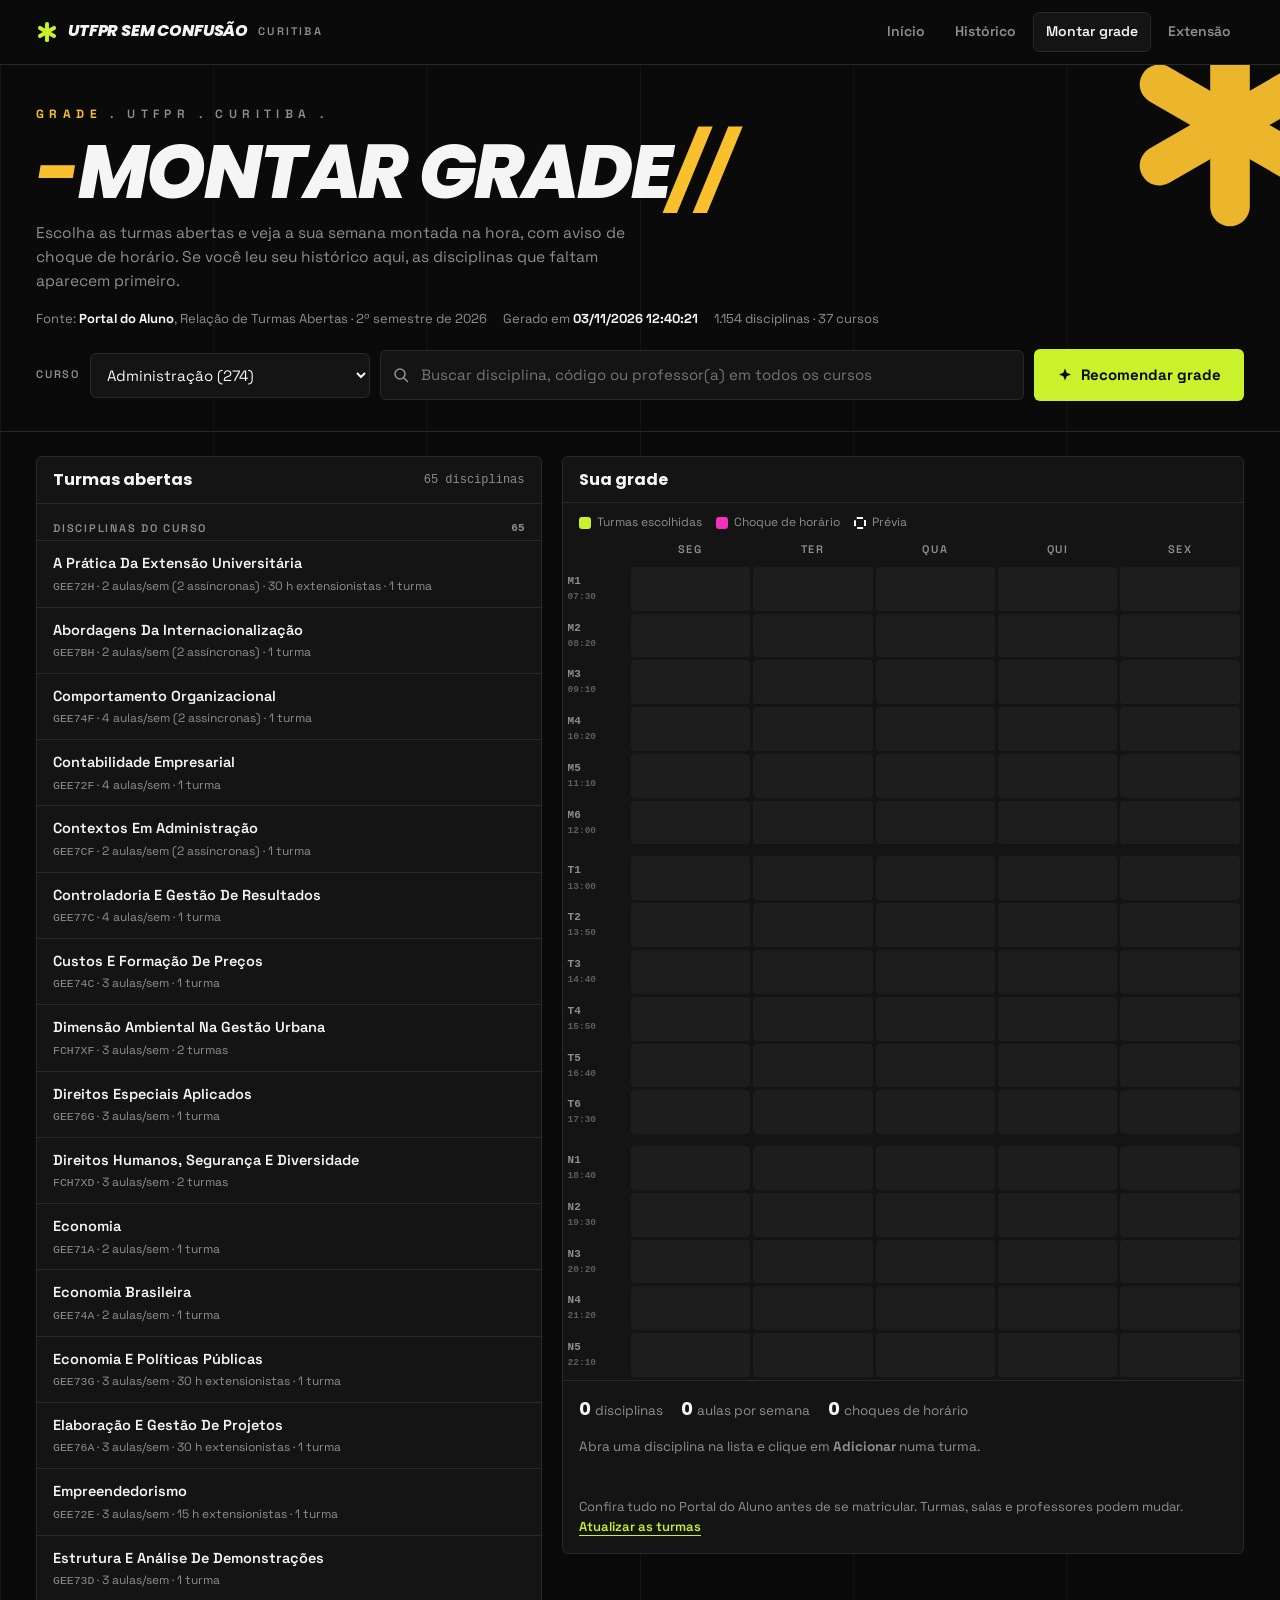
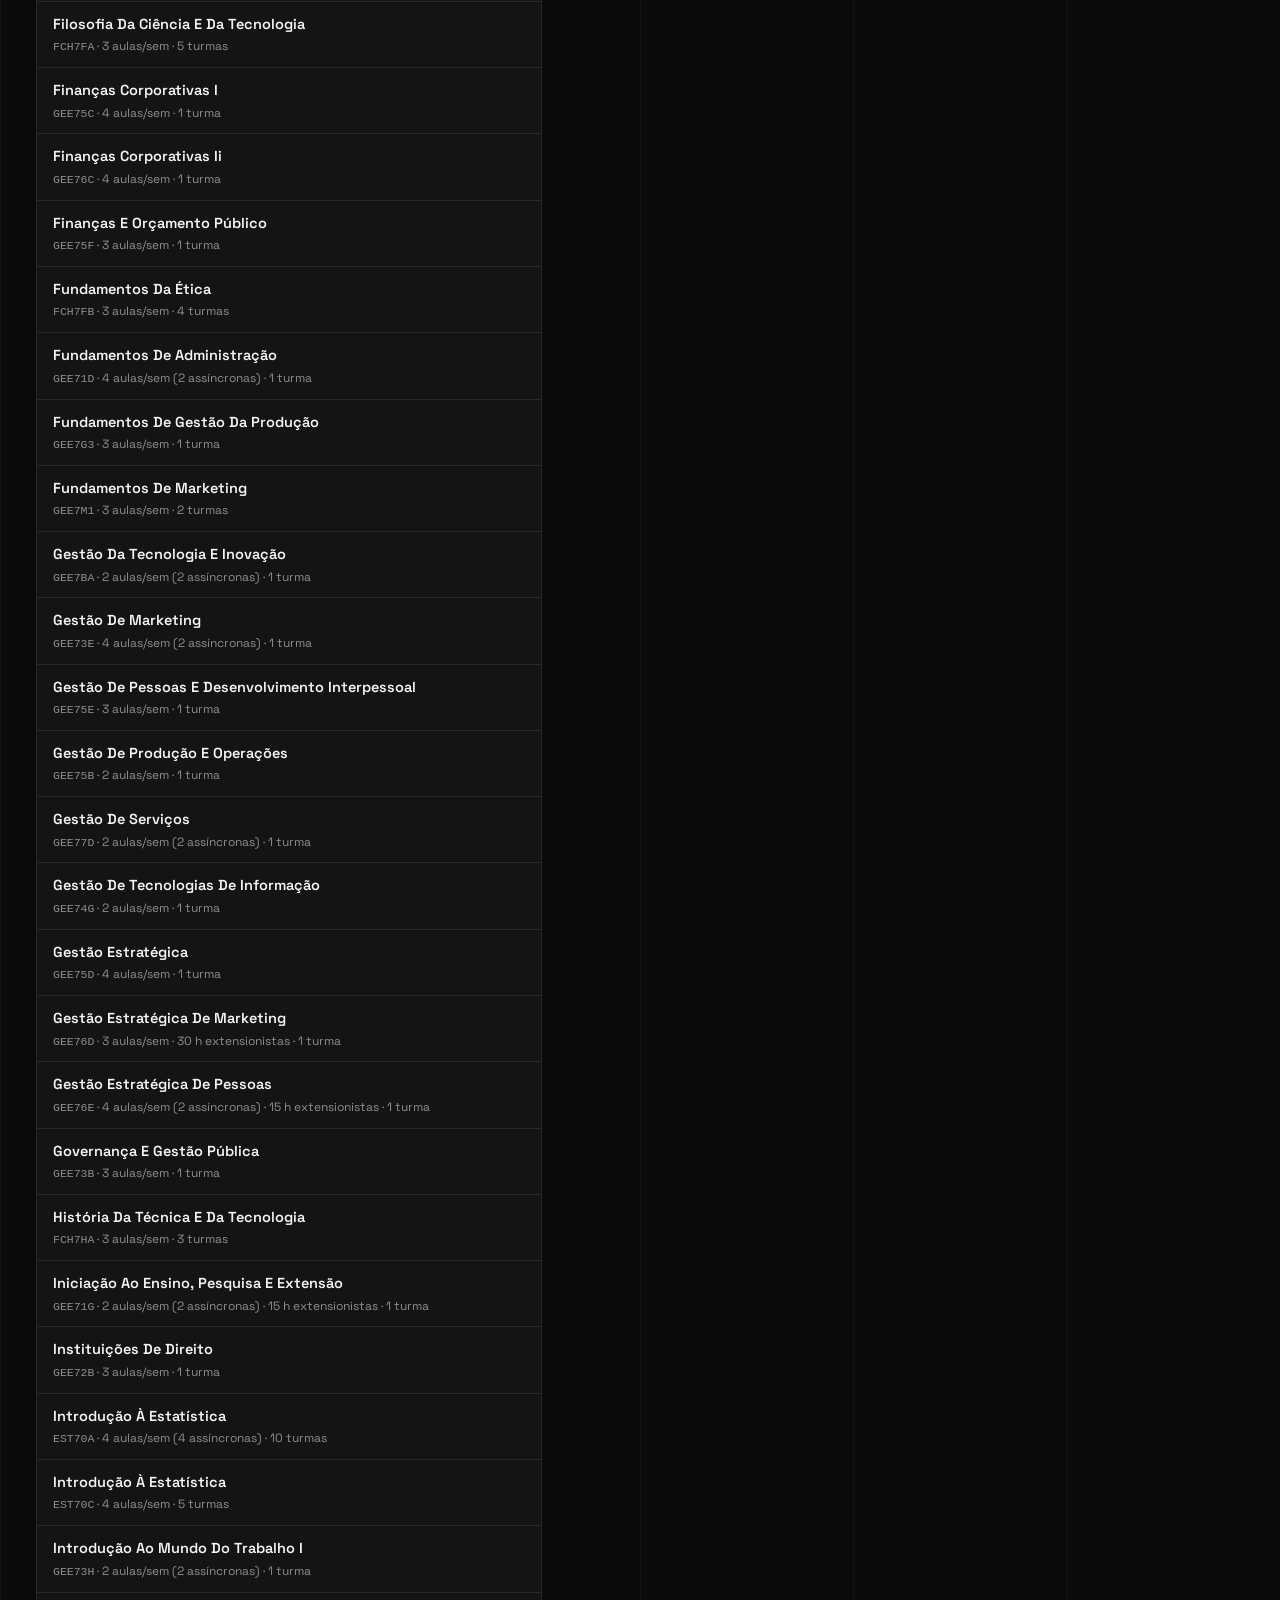
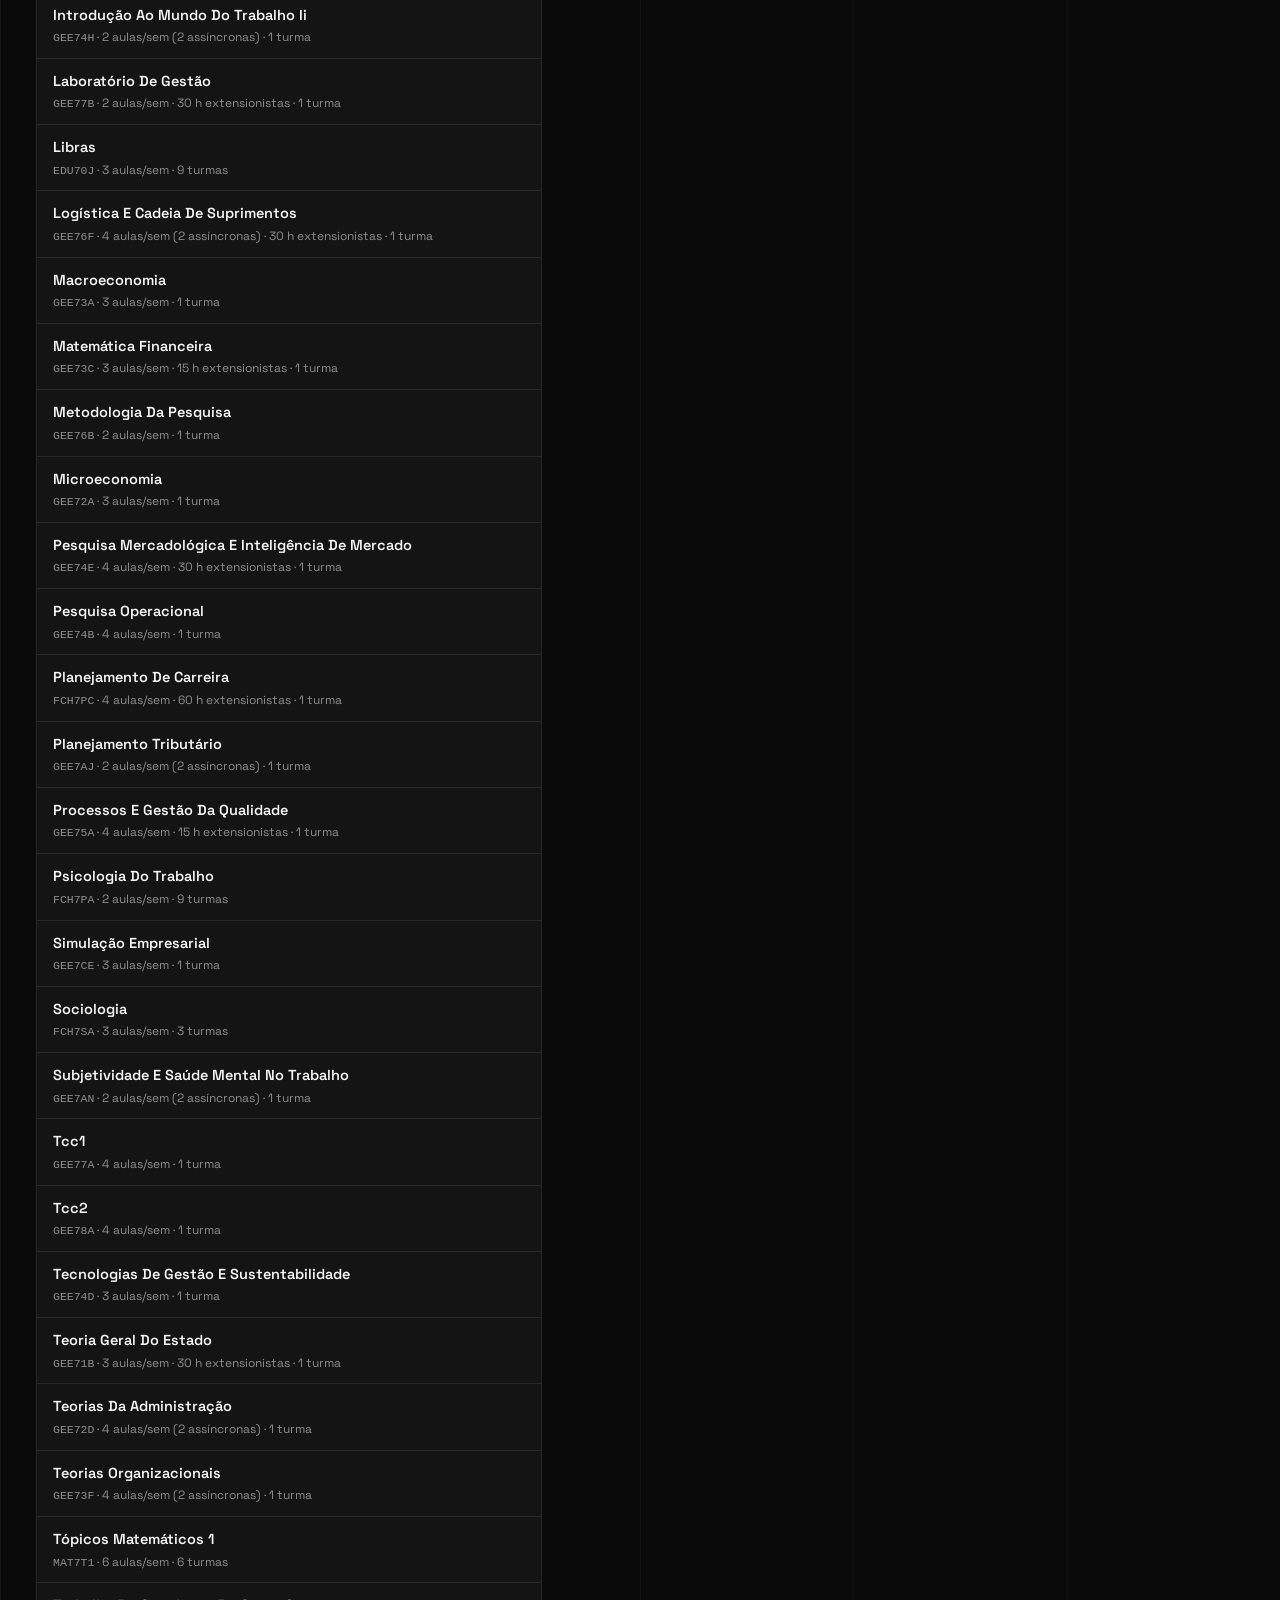
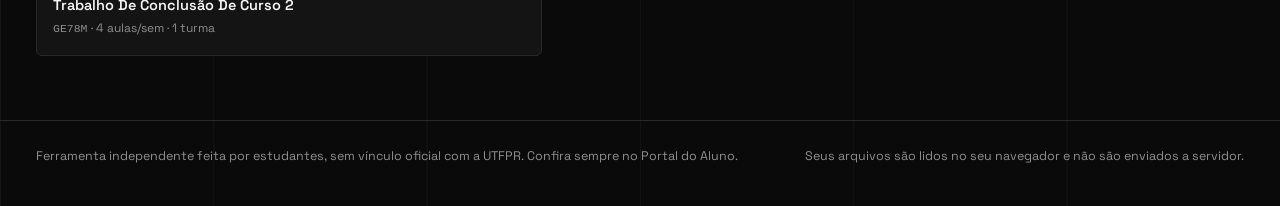
==== commit 0ff9ea9b: "Add files via upload" ====
--- a/grade/index.html
+++ b/grade/index.html
@@ -83,6 +83,23 @@
 .nodata{padding:28px 16px;color:var(--muted);text-align:center}
 .legend2{display:flex;flex-wrap:wrap;gap:6px 14px;font-size:12px;color:var(--muted);padding:10px 16px 0}
 .legend2 span{display:inline-flex;align-items:center;gap:6px}
+.rec-btn{display:inline-flex;align-items:center;gap:8px}
+.rec-btn svg{width:16px;height:16px}
+.opt-row{display:flex;flex-direction:column;gap:8px}
+.opt-row .lbl2{font-size:11px;letter-spacing:.16em;text-transform:uppercase;color:var(--muted);font-weight:600}
+.chk{display:flex;flex-wrap:wrap;gap:8px}
+.chk label{display:inline-flex;align-items:center;gap:8px;border:1px solid var(--line);border-radius:6px;padding:8px 12px;font-size:14px;font-weight:600;cursor:pointer;background:var(--bg)}
+.chk input{accent-color:var(--lime);width:16px;height:16px}
+.rec-list{list-style:none;margin:0;padding:0;display:flex;flex-direction:column;gap:8px}
+.rec-list li{border:1px solid var(--line);border-radius:6px;padding:10px 12px;background:var(--bg);display:grid;grid-template-columns:12px minmax(0,1fr);gap:4px 10px}
+.rec-list .sw2{width:12px;height:12px;border-radius:3px;margin-top:4px}
+.rec-list b{font-weight:700}
+.rec-list small{grid-column:2;color:var(--muted);font-size:12.5px}
+.rec-list .why{grid-column:2;font-size:12.5px;color:var(--ink)}
+.rec-left li{border-style:dashed}
+.rec-sum{display:flex;flex-wrap:wrap;gap:6px 16px;font-size:13.5px;color:var(--muted)}
+.rec-sum b{color:var(--ink);font-family:var(--f-disp);font-size:20px;margin-right:4px}
+.rec-acts{display:flex;flex-wrap:wrap;gap:8px}
 @media (max-width:1000px){.gmain{grid-template-columns:minmax(0,1fr)}.gcol.right{order:-1}}
 </style>
 
@@ -100,6 +117,7 @@
         <svg viewBox="0 0 16 16" aria-hidden="true"><circle cx="7" cy="7" r="5" fill="none" stroke="currentColor" stroke-width="1.6"/><path d="M11 11l3.5 3.5" stroke="currentColor" stroke-width="1.6" stroke-linecap="round"/></svg>
         <input id="q" type="search" placeholder="Buscar disciplina, código ou professor(a) em todos os cursos" autocomplete="off" aria-label="Buscar disciplina">
       </label>
+      <button class="btn primary rec-btn" type="button" id="rec-open"><svg viewBox="0 0 16 16" aria-hidden="true"><path d="M8 1.5l1.7 4.3 4.3 1.7-4.3 1.7L8 13.5l-1.7-4.3L2 7.5l4.3-1.7z" fill="currentColor"/></svg>Recomendar grade</button>
     </div>
   </div>
 </header>
@@ -122,6 +140,12 @@
   </section>
 </div>
 
+<div class="scrim" id="scrim" hidden></div>
+<aside class="drawer" id="rec" role="dialog" aria-modal="true" aria-labelledby="rec-title" hidden>
+  <div class="dh"><div class="t"><div class="code">Recomendação</div><h2 id="rec-title">Grade sugerida</h2><div class="kind">Montada a partir do seu histórico e das turmas abertas</div></div>
+  <button class="xbtn" id="rec-close" type="button" aria-label="Fechar recomendação"><svg viewBox="0 0 16 16" width="16" height="16"><path d="M4 4l8 8M12 4l-8 8" stroke="currentColor" stroke-width="1.8" stroke-linecap="round"/></svg></button></div>
+  <div class="db" id="rec-body"></div>
+</aside>
 <script src="/assets/config.js"></script>
 <script>
 (function(){
@@ -271,6 +295,122 @@
   try{await navigator.clipboard.writeText(txt);$('#copy').textContent='Lista copiada';}catch(e){$('#copy').textContent='Não consegui copiar';}
   setTimeout(()=>$('#copy').textContent='Copiar lista para a matrícula',2000);
 });
+/* ---------- recomendação de grade ---------- */
+const recOpts={turnos:{M:true,T:true,N:false},max:24,opt:true,cur:true};
+let recBanned=[],recLast=null;
+function turmaInfo(c,t){const x=DATA.disc[c].t[t];const cells=x.h.map(parseH).filter(Boolean);return {x,cells,aulas:cells.length||(DATA.disc[c].ap+DATA.disc[c].aa)};}
+function candidatesFor(codes,meta){
+  const cursoN=norm(H&&H.curso||'');
+  return codes.filter(c=>DATA.disc[c]).map(c=>{
+    const opts=Object.keys(DATA.disc[c].t).map(t=>{const {x,cells}=turmaInfo(c,t);
+      let sc=0;const outT=cells.filter(z=>!recOpts.turnos[z.s[0]]).length;sc-=outT*4;
+      const pri=(x.p||[]).some(p=>norm(p).includes(cursoN))&&cursoN;if(pri)sc+=5;else if(/fechad/i.test(x.r||''))sc-=12;
+      if(!cells.length&&x.e&&/ead/i.test(x.e))sc+=1;
+      return {k:turmaKey(c,t),c,t,cells:cells.map(z=>z.d+z.s),aulas:cells.length||DATA.disc[c].ap,sc,outT,pri,closed:/fechad/i.test(x.r||'')&&!pri};});
+    return Object.assign({c,opts},meta);
+  });
+}
+function recommend(){
+  const pend=(H.pend||[]).filter(p=>recOpts.cur||p.st!=='cur');
+  const needs=[];
+  pend.forEach(p=>{const codes=[p.c].concat(Object.keys(H.equiv||{}).filter(e=>H.equiv[e]===p.c)).filter(c=>DATA.disc[c]);
+    if(!codes.length)return;
+    const w=100+Math.max(0,10-(p.p||10))*6+Math.min(p.fails||0,3)*4;
+    needs.push({target:p.c,name:p.n,period:p.p,st:p.st,w,alts:candidatesFor(codes,{})});});
+  const notOffered=pend.filter(p=>!needs.some(n=>n.target===p.c));
+  needs.sort((a,b)=>b.w-a.w);
+  // busca exata nas obrigatórias (escolhe no máximo uma turma por pendência)
+  let best=null,nodes=0;
+  const sig=sel=>sel.map(o=>o.k).sort().join(',');
+  function dfs(i,used,aulas,sel,score){
+    if(++nodes>250000)return;
+    if(i===needs.length){if(!best||score>best.score){const s=sig(sel);if(!recBanned.includes(s))best={score,sel:sel.slice(),aulas,used:new Set(used)};}return;}
+    let rest=0;for(let j=i;j<needs.length;j++)rest+=needs[j].w+8;
+    if(best&&score+rest<=best.score)return;
+    const n=needs[i];
+    const opts=n.alts.flatMap(a=>a.opts).sort((a,b)=>b.sc-a.sc);
+    for(const o of opts){
+      if(aulas+o.aulas>recOpts.max)continue;
+      if(o.cells.some(z=>used.has(z)))continue;
+      o.cells.forEach(z=>used.add(z));sel.push(Object.assign({need:n},o));
+      dfs(i+1,used,aulas+o.aulas,sel,score+n.w+o.sc);
+      sel.pop();o.cells.forEach(z=>used.delete(z));
+    }
+    dfs(i+1,used,aulas,sel,score);
+  }
+  dfs(0,new Set(),0,[],0);
+  if(!best)best={score:0,sel:[],aulas:0,used:new Set()};
+  const picks=best.sel.slice();const used=new Set(best.used);let aulas=best.aulas;
+  // optativas para completar a carga que falta
+  const optAdded=[];
+  let optNeed=(H.conj||[]).reduce((a,c)=>a+Math.max(0,c.rem||0),0);
+  if(recOpts.opt&&optNeed>0&&H.matriz){
+    const taken=new Set(picks.map(p=>p.c));const pendCodes=new Set((H.pend||[]).map(p=>p.c));
+    const cand=Object.keys(DATA.disc).filter(c=>!taken.has(c)&&!pendCodes.has(c)&&!(H.done||[]).includes(c)&&Object.values(DATA.disc[c].t).some(t=>(t.opt||[]).includes(String(H.matriz))));
+    const inGroup=new Set((H.conj||[]).flatMap(c=>c.codes||[]));
+    const curso=DATA.cursos.find(x=>x.cod===+$('#curso').value);const fromCourse=new Set(curso?curso.disc:[]);
+    const all=candidatesFor(cand,{}).flatMap(a=>a.opts.map(o=>Object.assign({},o,{sc:o.sc+(fromCourse.has(o.c)?6:0)+(/^pv/i.test(DATA.disc[o.c].n)?3:0)}))).sort((a,b)=>b.sc-a.sc);
+    const done=new Set();
+    for(const o of all){
+      if(optNeed<=0)break;if(done.has(o.c))continue;
+      if(aulas+o.aulas>recOpts.max)continue;if(o.cells.some(z=>used.has(z)))continue;
+      if(o.outT>0)continue;
+      o.cells.forEach(z=>used.add(z));aulas+=o.aulas;done.add(o.c);
+      const ch=(DATA.disc[o.c].ap+DATA.disc[o.c].aa)*15;optNeed-=ch;optAdded.push(Object.assign({opt:true},o));
+    }
+  }
+  const left=needs.filter(n=>!picks.some(p=>p.need===n)).map(n=>{
+    const opts=n.alts.flatMap(a=>a.opts);
+    const fits=opts.filter(o=>!o.cells.some(z=>used.has(z)));
+    const why=!opts.length?'Sem turmas':fits.length&&aulas+fits[0].aulas>recOpts.max?'Passaria do limite de aulas por semana':'Todas as turmas chocam com outras escolhas';
+    return {c:n.target,n:n.name,why};});
+  return {picks,optAdded,left,notOffered,aulas,optNeedLeft:Math.max(0,optNeed)};
+}
+function renderRec(){
+  const b=$('#rec-body');
+  if(!H){b.innerHTML='<p class="dlead">Para recomendar uma grade eu preciso saber o que falta no seu curso.</p><a class="btn primary" href="/historico/">Ler meu histórico</a>';return;}
+  const t=recOpts.turnos;
+  let h=`<div class="opt-row"><span class="lbl2">Turnos que você pode</span><div class="chk">${[['M','Manhã'],['T','Tarde'],['N','Noite']].map(([k,l])=>`<label><input type="checkbox" data-turno="${k}"${t[k]?' checked':''}>${l}</label>`).join('')}</div></div>
+  <div class="opt-row"><span class="lbl2">Máximo de aulas por semana</span><select id="rec-max">${[12,16,20,24,28,32].map(n=>`<option${n===recOpts.max?' selected':''}>${n}</option>`).join('')}</select></div>
+  <div class="opt-row"><div class="chk"><label><input type="checkbox" id="rec-cur"${recOpts.cur?' checked':''}>Incluir o que já estou cursando</label><label><input type="checkbox" id="rec-opt"${recOpts.opt?' checked':''}>Completar com optativas</label></div></div>`;
+  const r=recLast;
+  if(r){
+    const all=r.picks.concat(r.optAdded);
+    if(!all.length)h+=`<div class="dnote">Nenhuma combinação coube nesses filtros. Tente liberar outro turno ou aumentar o limite de aulas.</div>`;
+    else{
+      h+=`<div class="rec-sum"><span><b>${all.length}</b>${all.length===1?'disciplina':'disciplinas'}</span><span><b>${r.aulas}</b>aulas por semana</span><span><b>0</b>choques</span></div>`;
+      h+=`<ul class="rec-list">${all.map((o,i)=>{const d=DATA.disc[o.c];const x=d.t[o.t];
+        const why=o.opt?'Optativa válida na sua matriz':o.need.st==='cur'?'Você está cursando agora':`Obrigatória pendente${o.need.period?' do '+o.need.period+'º período':''}`+(o.c!==o.need.target?` (equivalente a ${o.need.target})`:'');
+        const notes=[o.pri?'prioridade para o seu curso':'',o.closed?'reserva fechada para outros cursos: vaga incerta':'',o.outT?'tem aulas fora dos turnos escolhidos':''].filter(Boolean).join(' · ');
+        return `<li><span class="sw2" style="background:${PAL[i%PAL.length]}"></span><span><b>${esc(o.c)} ${esc(o.t)}</b> · ${esc(d.n)}</span><span class="why">${esc(why)}</span><small>${esc(fmtWhen(x.h))} · ${esc(profOf(x)||'professor(a) a definir')}${notes?' · '+esc(notes):''}</small></li>`;}).join('')}</ul>`;
+      h+=`<div class="rec-acts"><button class="btn primary" type="button" id="rec-apply">Usar esta grade</button><button class="btn ghost" type="button" id="rec-other">Ver outra opção</button></div>`;
+    }
+    if(r.left.length||r.notOffered.length||r.optNeedLeft){
+      h+=`<div class="dsec"><h3>Ficou de fora</h3><ul class="rec-list rec-left">${r.left.map(x=>`<li><span></span><span><b>${esc(x.c)}</b> · ${esc(x.n)}</span><small>${esc(x.why)}</small></li>`).join('')}${r.notOffered.map(p=>`<li><span></span><span><b>${esc(p.c)}</b> · ${esc(p.n)}</span><small>${/estagio|complementar|atividade/i.test(norm(p.n))?'Não tem turma: é uma atividade, não aparece no relatório':'Sem turma aberta neste semestre'}</small></li>`).join('')}${r.optNeedLeft?`<li><span></span><span><b>Optativas</b></span><small>Ainda faltariam cerca de ${Math.round(r.optNeedLeft)} h de optativas</small></li>`:''}</ul></div>`;
+    }
+    h+=`<p class="comp-note">A recomendação prioriza obrigatórias dos primeiros períodos e as que você já reprovou, evita choques e prefere turmas com prioridade para o seu curso. Ela não conhece pré-requisitos; confira no Portal antes de se matricular.</p>`;
+  }else h+=`<button class="btn primary" type="button" id="rec-run">Gerar recomendação</button>`;
+  b.innerHTML=h;
+}
+function runRec(){recLast=recommend();renderRec();}
+let recFocus=null;
+$('#rec-open').addEventListener('click',e=>{recFocus=e.currentTarget;recBanned=[];recLast=H&&DATA?recommend():null;renderRec();$('#rec').hidden=false;$('#scrim').hidden=false;document.body.style.overflow='hidden';$('#rec-close').focus();});
+function closeRec(){if($('#rec').hidden)return;$('#rec').hidden=true;$('#scrim').hidden=true;document.body.style.overflow='';PREV=null;renderGrid();if(recFocus)recFocus.focus();}
+$('#rec-close').addEventListener('click',closeRec);$('#scrim').addEventListener('click',closeRec);
+document.addEventListener('keydown',e=>{if(e.key==='Escape')closeRec();});
+$('#rec').addEventListener('change',e=>{
+  const tn=e.target.dataset.turno;if(tn)recOpts.turnos[tn]=e.target.checked;
+  if(e.target.id==='rec-max')recOpts.max=+e.target.value;
+  if(e.target.id==='rec-cur')recOpts.cur=e.target.checked;
+  if(e.target.id==='rec-opt')recOpts.opt=e.target.checked;
+  recBanned=[];runRec();
+});
+$('#rec').addEventListener('click',e=>{
+  if(e.target.id==='rec-run'){runRec();}
+  if(e.target.id==='rec-other'&&recLast){recBanned.push(recLast.picks.map(o=>o.k).sort().join(','));runRec();}
+  if(e.target.id==='rec-apply'&&recLast){SEL=recLast.picks.concat(recLast.optAdded).map(o=>o.k);store.set(KEY,SEL);renderList();renderGrid();closeRec();}
+});
+
 load();
 })();
 </script>
